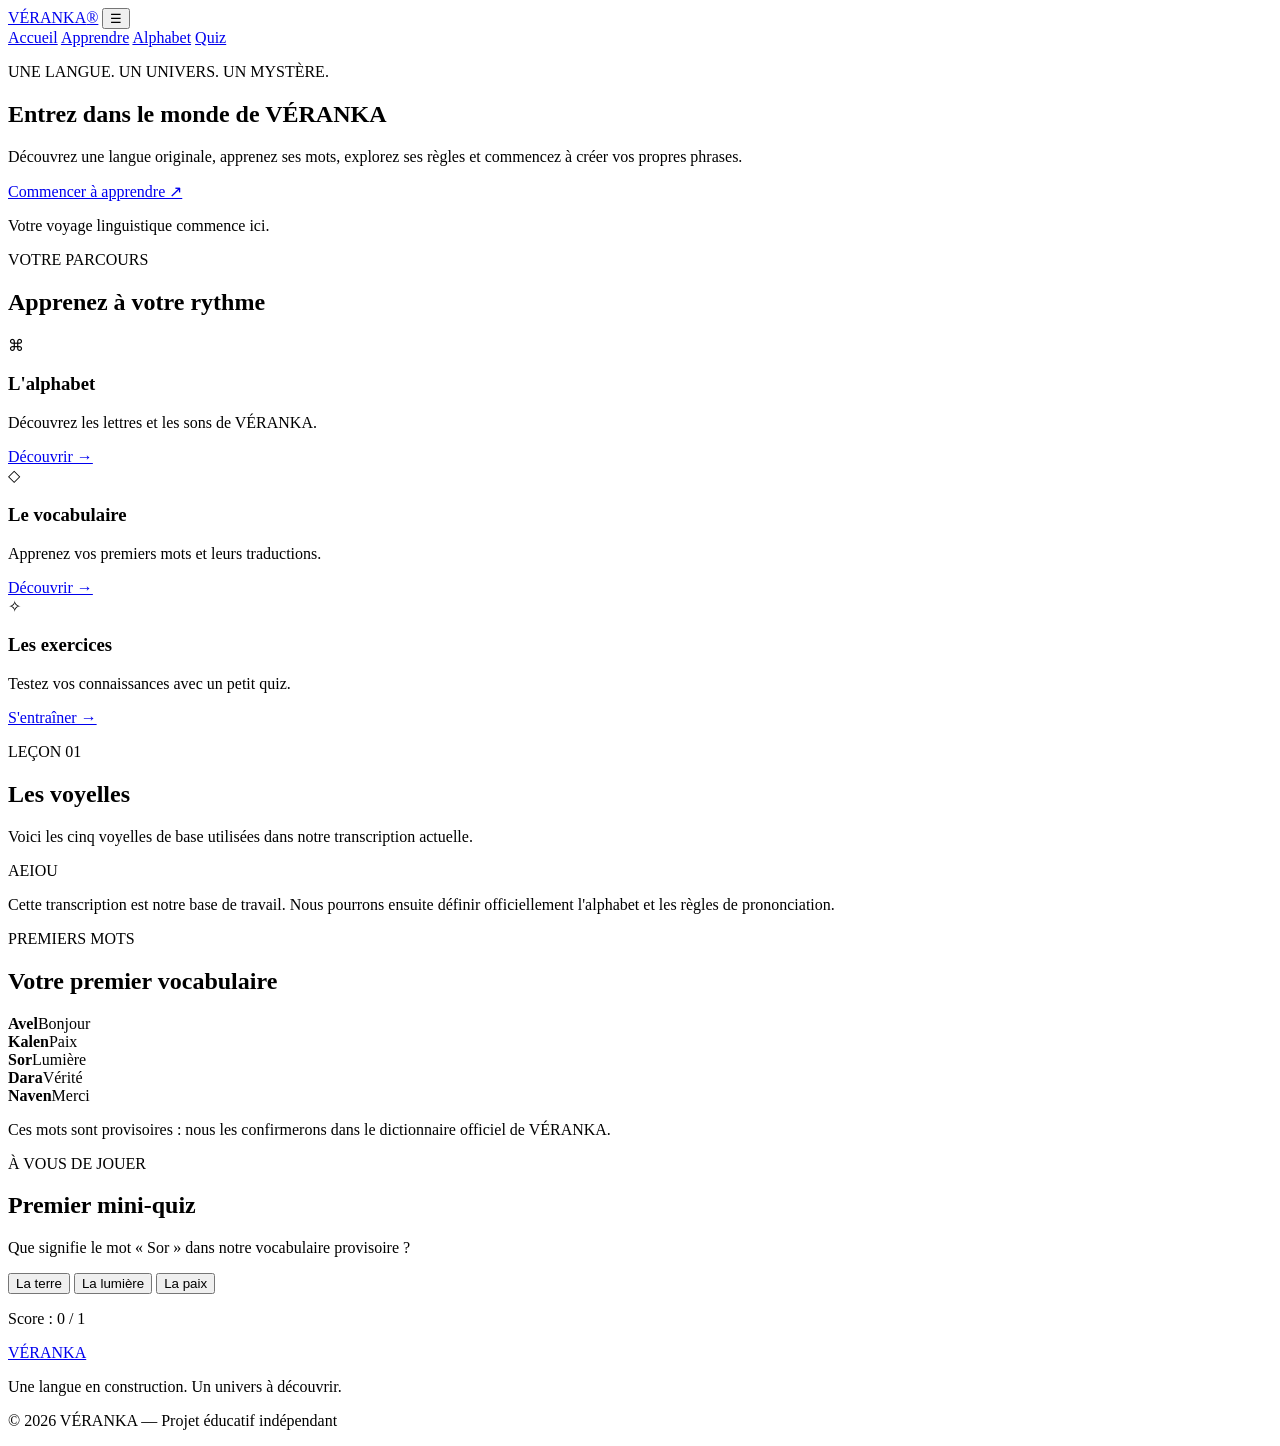
==== index.html @ 8738f58c "Create index.html" ====
<!DOCTYPE html>
<html lang="fr">
<head>
  <meta charset="UTF-8">
  <meta name="viewport" content="width=device-width, initial-scale=1.0">
  <meta name="theme-color" content="#0b1020">
  <meta name="description" content="Découvrez VÉRANKA, une langue nouvelle à apprendre, parler et écrire.">
  <title>VÉRANKA — École de langue</title>
  <link rel="stylesheet" href="style.css">
</head>
<body>
  <header class="topbar">
    <a class="logo" href="#accueil">VÉRANKA<span>®</span></a>
    <button class="menu-button" id="menuButton" aria-label="Ouvrir le menu">☰</button>
    <nav id="navigation">
      <a href="#accueil">Accueil</a>
      <a href="#apprendre">Apprendre</a>
      <a href="#alphabet">Alphabet</a>
      <a href="#quiz">Quiz</a>
    </nav>
  </header>

  <main>
    <section class="hero" id="accueil">
      <div class="orb orb-one"></div>
      <div class="orb orb-two"></div>
      <p class="eyebrow">UNE LANGUE. UN UNIVERS. UN MYSTÈRE.</p>
      <h1>Entrez dans le monde de <span>VÉRANKA</span></h1>
      <p class="intro">
        Découvrez une langue originale, apprenez ses mots,
        explorez ses règles et commencez à créer vos propres phrases.
      </p>
      <a class="primary-button" href="#apprendre">Commencer à apprendre ↗</a>
      <p class="small-note">Votre voyage linguistique commence ici.</p>
    </section>

    <section class="section" id="apprendre">
      <p class="eyebrow">VOTRE PARCOURS</p>
      <h2>Apprenez à votre rythme</h2>
      <div class="cards">
        <article class="lesson-card">
          <div class="card-icon">⌘</div>
          <h3>L'alphabet</h3>
          <p>Découvrez les lettres et les sons de VÉRANKA.</p>
          <a href="#alphabet">Découvrir →</a>
        </article>
        <article class="lesson-card">
          <div class="card-icon">◇</div>
          <h3>Le vocabulaire</h3>
          <p>Apprenez vos premiers mots et leurs traductions.</p>
          <a href="#vocabulaire">Découvrir →</a>
        </article>
        <article class="lesson-card">
          <div class="card-icon">✧</div>
          <h3>Les exercices</h3>
          <p>Testez vos connaissances avec un petit quiz.</p>
          <a href="#quiz">S'entraîner →</a>
        </article>
      </div>
    </section>

    <section class="section alphabet-section" id="alphabet">
      <p class="eyebrow">LEÇON 01</p>
      <h2>Les voyelles</h2>
      <p>Voici les cinq voyelles de base utilisées dans notre transcription actuelle.</p>
      <div class="letters">
        <span>A</span><span>E</span><span>I</span><span>O</span><span>U</span>
      </div>
      <p class="note">
        Cette transcription est notre base de travail. Nous pourrons ensuite
        définir officiellement l'alphabet et les règles de prononciation.
      </p>
    </section>

    <section class="section" id="vocabulaire">
      <p class="eyebrow">PREMIERS MOTS</p>
      <h2>Votre premier vocabulaire</h2>
      <div class="word-list">
        <div><strong>Avel</strong><span>Bonjour</span></div>
        <div><strong>Kalen</strong><span>Paix</span></div>
        <div><strong>Sor</strong><span>Lumière</span></div>
        <div><strong>Dara</strong><span>Vérité</span></div>
        <div><strong>Naven</strong><span>Merci</span></div>
      </div>
      <p class="note">Ces mots sont provisoires : nous les confirmerons dans le dictionnaire officiel de VÉRANKA.</p>
    </section>

    <section class="section quiz-section" id="quiz">
      <p class="eyebrow">À VOUS DE JOUER</p>
      <h2>Premier mini-quiz</h2>
      <p>Que signifie le mot « Sor » dans notre vocabulaire provisoire ?</p>
      <div class="quiz-options">
        <button class="quiz-option" data-answer="false">La terre</button>
        <button class="quiz-option" data-answer="true">La lumière</button>
        <button class="quiz-option" data-answer="false">La paix</button>
      </div>
      <p id="quizFeedback" class="feedback" aria-live="polite"></p>
      <p id="quizScore" class="score">Score : 0 / 1</p>
    </section>
  </main>

  <footer>
    <a class="logo" href="#accueil">VÉRANKA</a>
    <p>Une langue en construction. Un univers à découvrir.</p>
    <p class="copyright">© 2026 VÉRANKA — Projet éducatif indépendant</p>
  </footer>

  <script src="script.js"></script>
</body>
            </html>
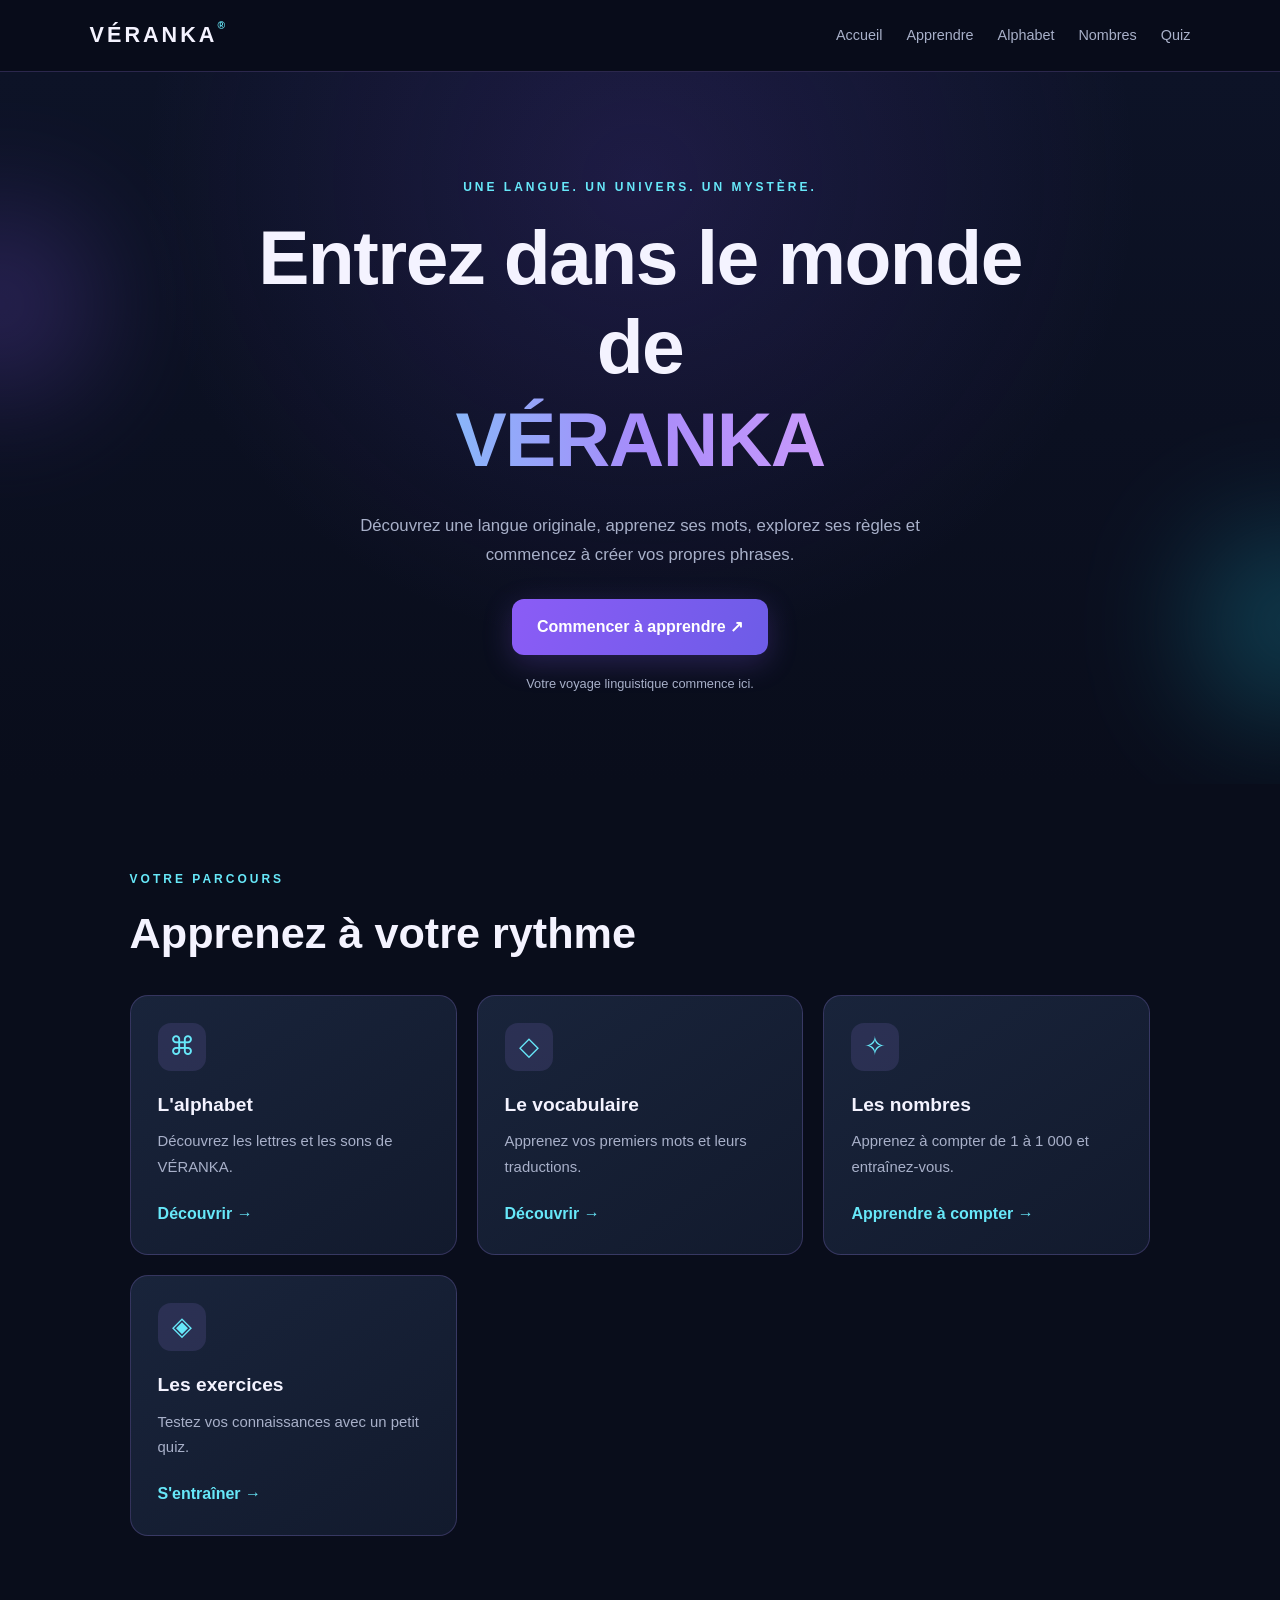
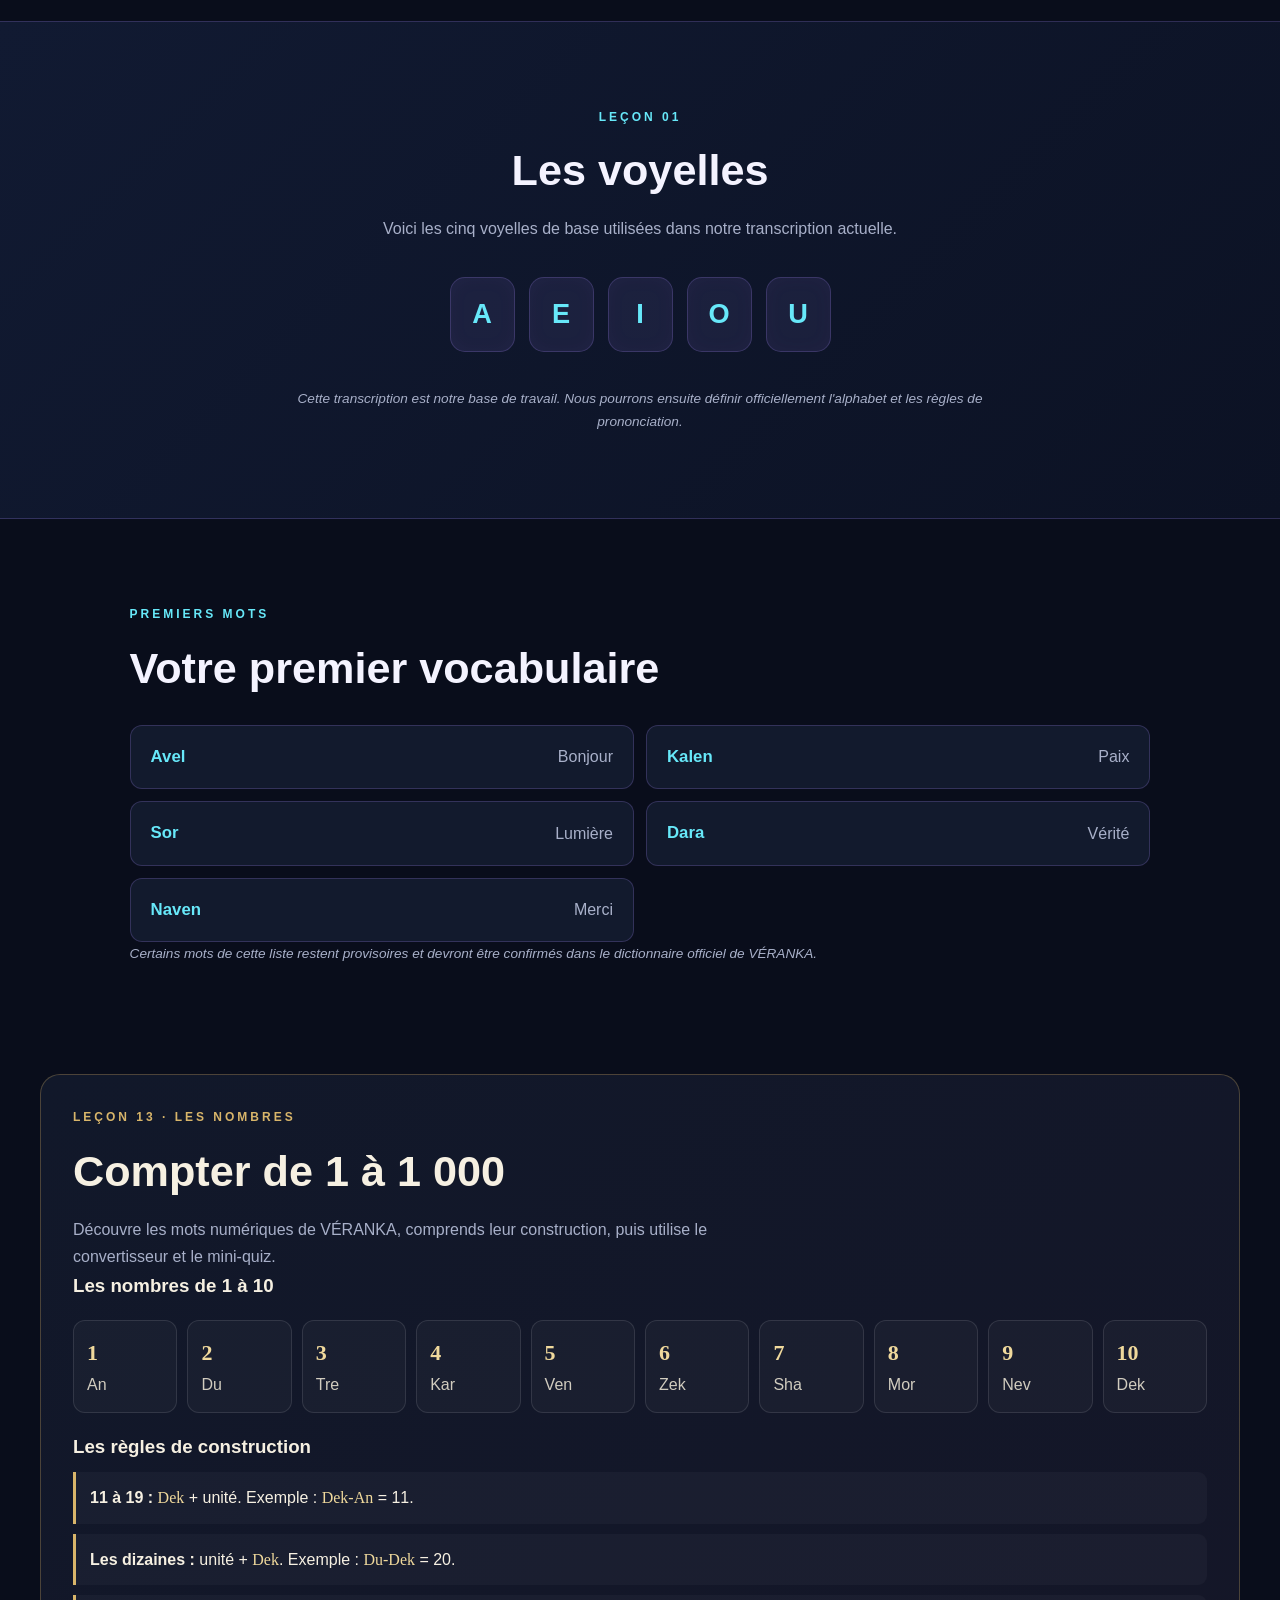
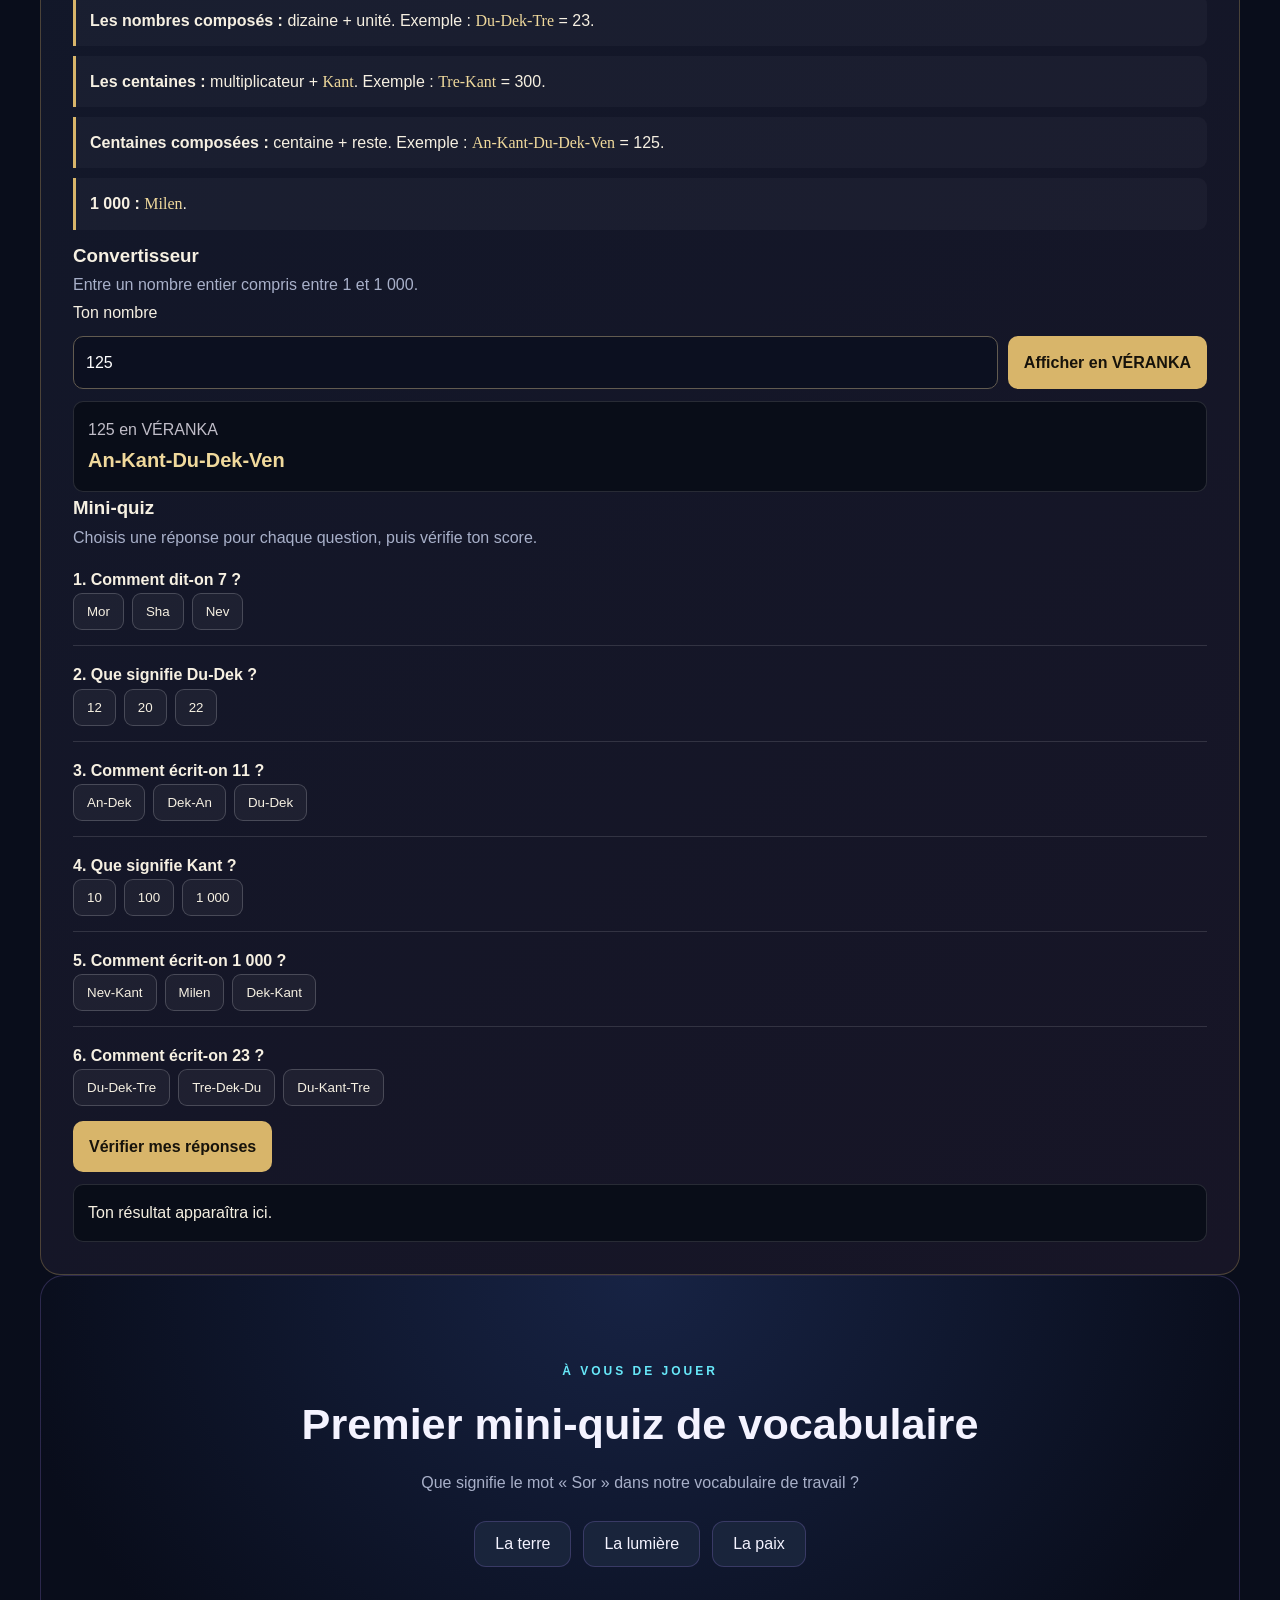
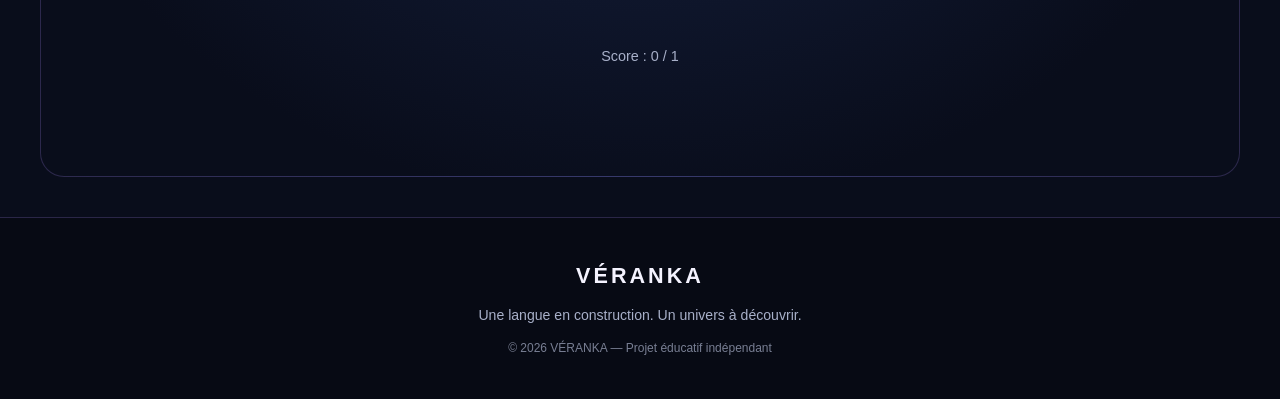
==== commit ae7abd6b: "Update index.html" ====
--- a/index.html
+++ b/index.html
@@ -1,4 +1,3 @@
-
 <!DOCTYPE html>
 <html lang="fr">
 <head>
@@ -8,6 +7,32 @@
   <meta name="description" content="Découvrez VÉRANKA, une langue nouvelle à apprendre, parler et écrire.">
   <title>VÉRANKA — École de langue</title>
   <link rel="stylesheet" href="style.css">
+  <style>
+    /* Styles propres à la leçon des nombres : le reste du site reste inchangé. */
+    .number-lesson{margin-top:24px;padding:clamp(18px,4vw,32px);border:1px solid #b99b5c55;border-radius:20px;background:linear-gradient(145deg,#11182a,#171526);color:#f6f0e2}
+    .number-lesson .eyebrow{color:#d8b56a}
+    .number-lesson .lesson-intro,.number-lesson .lesson-muted{color:#c0bdc8}
+    .number-lesson .number-grid{display:grid;grid-template-columns:repeat(auto-fit,minmax(100px,1fr));gap:10px;margin:18px 0}
+    .number-lesson .number-tile{padding:13px;border:1px solid #ffffff1c;border-radius:12px;background:#ffffff08}
+    .number-lesson .number-tile strong{display:block;color:#f0d99c;font-size:22px;font-family:Georgia,serif}
+    .number-lesson .number-tile span{color:#d1ccbf}
+    .number-lesson .number-rule{padding:12px 14px;margin:10px 0;border-left:3px solid #d8b56a;border-radius:0 9px 9px 0;background:#ffffff08}
+    .number-lesson .veranka-word{color:#f0d99c;font-family:Georgia,serif;overflow-wrap:anywhere}
+    .number-lesson .converter-row{display:flex;flex-wrap:wrap;gap:10px;margin-top:10px}
+    .number-lesson input{flex:1;min-width:130px;padding:12px;border:1px solid #625b50;border-radius:10px;background:#0c1020;color:#fff;font:inherit}
+    .number-lesson .lesson-action{padding:12px 16px;border:0;border-radius:10px;background:#d8b56a;color:#17130b;font:inherit;font-weight:750;cursor:pointer}
+    .number-lesson .lesson-action:hover{background:#f0d99c}
+    .number-lesson .lesson-result{padding:14px;margin-top:12px;border:1px solid #ffffff20;border-radius:10px;background:#090d18;overflow-wrap:anywhere}
+    .number-lesson .lesson-result strong{color:#f0d99c;font-size:20px}
+    .number-lesson .lesson-quiz-item{padding:15px 0;border-bottom:1px solid #ffffff20}
+    .number-lesson .lesson-quiz-item:last-child{border-bottom:0}
+    .number-lesson .lesson-choices{display:flex;flex-wrap:wrap;gap:8px}
+    .number-lesson .lesson-choice{padding:10px 13px;border:1px solid #ffffff30;border-radius:9px;background:#ffffff0b;color:#f6f0e2;cursor:pointer}
+    .number-lesson .lesson-choice.selected{border-color:#d8b56a;background:#51442b}
+    .number-lesson .lesson-feedback{margin-top:8px;font-weight:700}
+    .number-lesson .lesson-good{color:#8fd5a5}.number-lesson .lesson-bad{color:#ff9c91}
+    @media(max-width:520px){.number-lesson .converter-row{flex-direction:column}.number-lesson .lesson-action{width:100%}}
+  </style>
 </head>
 <body>
   <header class="topbar">
@@ -17,6 +42,7 @@
       <a href="#accueil">Accueil</a>
       <a href="#apprendre">Apprendre</a>
       <a href="#alphabet">Alphabet</a>
+      <a href="#nombres">Nombres</a>
       <a href="#quiz">Quiz</a>
     </nav>
   </header>
@@ -53,6 +79,12 @@
         </article>
         <article class="lesson-card">
           <div class="card-icon">✧</div>
+          <h3>Les nombres</h3>
+          <p>Apprenez à compter de 1 à 1 000 et entraînez-vous.</p>
+          <a href="#nombres">Apprendre à compter →</a>
+        </article>
+        <article class="lesson-card">
+          <div class="card-icon">◈</div>
           <h3>Les exercices</h3>
           <p>Testez vos connaissances avec un petit quiz.</p>
           <a href="#quiz">S'entraîner →</a>
@@ -83,13 +115,45 @@
         <div><strong>Dara</strong><span>Vérité</span></div>
         <div><strong>Naven</strong><span>Merci</span></div>
       </div>
-      <p class="note">Ces mots sont provisoires : nous les confirmerons dans le dictionnaire officiel de VÉRANKA.</p>
+      <p class="note">Certains mots de cette liste restent provisoires et devront être confirmés dans le dictionnaire officiel de VÉRANKA.</p>
+    </section>
+
+    <section class="section number-lesson" id="nombres">
+      <p class="eyebrow">LEÇON 13 · LES NOMBRES</p>
+      <h2>Compter de 1 à 1 000</h2>
+      <p class="lesson-intro">Découvre les mots numériques de VÉRANKA, comprends leur construction, puis utilise le convertisseur et le mini-quiz.</p>
+
+      <h3>Les nombres de 1 à 10</h3>
+      <div class="number-grid" id="verankaBaseNumbers"></div>
+
+      <h3>Les règles de construction</h3>
+      <div class="number-rule"><b>11 à 19 :</b> <span class="veranka-word">Dek</span> + unité. Exemple : <span class="veranka-word">Dek-An</span> = 11.</div>
+      <div class="number-rule"><b>Les dizaines :</b> unité + <span class="veranka-word">Dek</span>. Exemple : <span class="veranka-word">Du-Dek</span> = 20.</div>
+      <div class="number-rule"><b>Les nombres composés :</b> dizaine + unité. Exemple : <span class="veranka-word">Du-Dek-Tre</span> = 23.</div>
+      <div class="number-rule"><b>Les centaines :</b> multiplicateur + <span class="veranka-word">Kant</span>. Exemple : <span class="veranka-word">Tre-Kant</span> = 300.</div>
+      <div class="number-rule"><b>Centaines composées :</b> centaine + reste. Exemple : <span class="veranka-word">An-Kant-Du-Dek-Ven</span> = 125.</div>
+      <div class="number-rule"><b>1 000 :</b> <span class="veranka-word">Milen</span>.</div>
+
+      <h3>Convertisseur</h3>
+      <p class="lesson-intro">Entre un nombre entier compris entre 1 et 1 000.</p>
+      <label for="verankaNumberInput">Ton nombre</label>
+      <div class="converter-row">
+        <input id="verankaNumberInput" type="number" min="1" max="1000" step="1" value="125" inputmode="numeric">
+        <button class="lesson-action" id="verankaConvertButton" type="button">Afficher en VÉRANKA</button>
+      </div>
+      <div class="lesson-result" id="verankaConvertResult" aria-live="polite"></div>
+
+      <h3>Mini-quiz</h3>
+      <p class="lesson-intro">Choisis une réponse pour chaque question, puis vérifie ton score.</p>
+      <div id="verankaNumberQuiz"></div>
+      <button class="lesson-action" id="verankaCheckQuiz" type="button">Vérifier mes réponses</button>
+      <div class="lesson-result" id="verankaQuizResult" aria-live="polite">Ton résultat apparaîtra ici.</div>
     </section>
 
     <section class="section quiz-section" id="quiz">
       <p class="eyebrow">À VOUS DE JOUER</p>
-      <h2>Premier mini-quiz</h2>
-      <p>Que signifie le mot « Sor » dans notre vocabulaire provisoire ?</p>
+      <h2>Premier mini-quiz de vocabulaire</h2>
+      <p>Que signifie le mot « Sor » dans notre vocabulaire de travail ?</p>
       <div class="quiz-options">
         <button class="quiz-option" data-answer="false">La terre</button>
         <button class="quiz-option" data-answer="true">La lumière</button>
@@ -107,6 +171,106 @@
   </footer>
 
   <script src="script.js"></script>
+  <script>
+    (function () {
+      const units = {1:"An",2:"Du",3:"Tre",4:"Kar",5:"Ven",6:"Zek",7:"Sha",8:"Mor",9:"Nev"};
+      const base = document.getElementById("verankaBaseNumbers");
+      if (!base) return;
+
+      for (let n = 1; n <= 10; n++) {
+        const word = n === 10 ? "Dek" : units[n];
+        const tile = document.createElement("div");
+        tile.className = "number-tile";
+        tile.innerHTML = "<strong>" + n + "</strong><span>" + word + "</span>";
+        base.appendChild(tile);
+      }
+
+      function below100(n) {
+        if (n < 10) return units[n];
+        if (n === 10) return "Dek";
+        if (n < 20) return "Dek-" + units[n - 10];
+        const tens = Math.floor(n / 10);
+        const ones = n % 10;
+        const tensWord = units[tens] + "-Dek";
+        return ones === 0 ? tensWord : tensWord + "-" + units[ones];
+      }
+
+      function toVeranka(n) {
+        if (!Number.isInteger(n) || n < 1 || n > 1000) return null;
+        if (n === 1000) return "Milen";
+        if (n < 100) return below100(n);
+        const hundreds = Math.floor(n / 100);
+        const rest = n % 100;
+        return units[hundreds] + "-Kant" + (rest ? "-" + below100(rest) : "");
+      }
+
+      const input = document.getElementById("verankaNumberInput");
+      const result = document.getElementById("verankaConvertResult");
+      function convert() {
+        const n = Number(input.value);
+        const word = toVeranka(n);
+        result.innerHTML = word
+          ? "<span class='lesson-muted'>" + n + " en VÉRANKA</span><br><strong>" + word + "</strong>"
+          : "Entre un nombre entier compris entre 1 et 1 000.";
+      }
+      document.getElementById("verankaConvertButton").addEventListener("click", convert);
+      input.addEventListener("keydown", function (event) { if (event.key === "Enter") convert(); });
+      convert();
+
+      const questions = [
+        {q:"Comment dit-on 7 ?", choices:["Mor","Sha","Nev"], answer:"Sha"},
+        {q:"Que signifie Du-Dek ?", choices:["12","20","22"], answer:"20"},
+        {q:"Comment écrit-on 11 ?", choices:["An-Dek","Dek-An","Du-Dek"], answer:"Dek-An"},
+        {q:"Que signifie Kant ?", choices:["10","100","1 000"], answer:"100"},
+        {q:"Comment écrit-on 1 000 ?", choices:["Nev-Kant","Milen","Dek-Kant"], answer:"Milen"},
+        {q:"Comment écrit-on 23 ?", choices:["Du-Dek-Tre","Tre-Dek-Du","Du-Kant-Tre"], answer:"Du-Dek-Tre"}
+      ];
+      const quiz = document.getElementById("verankaNumberQuiz");
+      questions.forEach(function (q, i) {
+        const item = document.createElement("div");
+        item.className = "lesson-quiz-item";
+        const title = document.createElement("h4");
+        title.textContent = (i + 1) + ". " + q.q;
+        item.appendChild(title);
+        const choices = document.createElement("div");
+        choices.className = "lesson-choices";
+        q.choices.forEach(function (choice) {
+          const button = document.createElement("button");
+          button.type = "button";
+          button.className = "lesson-choice";
+          button.textContent = choice;
+          button.addEventListener("click", function () {
+            choices.querySelectorAll("button").forEach(function (b) { b.classList.remove("selected"); });
+            button.classList.add("selected");
+            item.dataset.answer = choice;
+          });
+          choices.appendChild(button);
+        });
+        item.appendChild(choices);
+        quiz.appendChild(item);
+      });
+
+      document.getElementById("verankaCheckQuiz").addEventListener("click", function () {
+        let score = 0;
+        Array.from(quiz.children).forEach(function (item, i) {
+          const correct = item.dataset.answer === questions[i].answer;
+          if (correct) score++;
+          let feedback = item.querySelector(".lesson-feedback");
+          if (!feedback) {
+            feedback = document.createElement("div");
+            feedback.className = "lesson-feedback";
+            item.appendChild(feedback);
+          }
+          feedback.className = "lesson-feedback " + (correct ? "lesson-good" : "lesson-bad");
+          feedback.textContent = correct ? "Correct !" : "Réponse attendue : " + questions[i].answer;
+        });
+        document.getElementById("verankaQuizResult").innerHTML =
+          "<strong>" + score + " / " + questions.length + "</strong><br>" +
+          (score === questions.length ? "Excellent ! Tu maîtrises ces bases." :
+          score >= 4 ? "Très bien ! Revois les réponses manquées et réessaie." :
+          "Continue à pratiquer : les règles deviennent plus faciles avec les exemples.");
+      });
+    })();
+  </script>
 </body>
-            </html>
-            
+</html>
--- a/style.css
+++ b/style.css
@@ -0,0 +1,478 @@
+
+:root {
+  --background: #090d1b;
+  --surface: #121a2d;
+  --surface-light: #19243b;
+  --text: #f4f3ff;
+  --muted: #a8b0c9;
+  --purple: #a78bfa;
+  --cyan: #67e8f9;
+  --border: rgba(167, 139, 250, 0.22);
+}
+
+* {
+  box-sizing: border-box;
+  margin: 0;
+  padding: 0;
+}
+
+html {
+  scroll-behavior: smooth;
+  scroll-padding-top: 85px;
+}
+
+body {
+  background: var(--background);
+  color: var(--text);
+  font-family: Arial, Helvetica, sans-serif;
+  line-height: 1.7;
+  overflow-x: hidden;
+}
+
+a {
+  color: inherit;
+  text-decoration: none;
+}
+
+.topbar {
+  min-height: 72px;
+  padding: 16px 7%;
+  display: flex;
+  align-items: center;
+  justify-content: space-between;
+  gap: 20px;
+  background: rgba(9, 13, 27, 0.95);
+  border-bottom: 1px solid var(--border);
+  position: sticky;
+  top: 0;
+  z-index: 10;
+  backdrop-filter: blur(14px);
+}
+
+.logo {
+  font-size: 1.35rem;
+  font-weight: 900;
+  letter-spacing: 3px;
+  color: var(--text);
+}
+
+.logo span {
+  color: var(--cyan);
+  font-size: 0.65rem;
+  vertical-align: top;
+}
+
+#navigation {
+  display: flex;
+  align-items: center;
+  gap: 24px;
+}
+
+#navigation a {
+  color: var(--muted);
+  font-size: 0.9rem;
+  transition: color 0.2s ease;
+}
+
+#navigation a:hover {
+  color: var(--cyan);
+}
+
+.menu-button {
+  display: none;
+  background: transparent;
+  color: var(--text);
+  border: 1px solid var(--border);
+  border-radius: 10px;
+  padding: 7px 12px;
+  font-size: 1.3rem;
+  cursor: pointer;
+}
+
+.hero {
+  min-height: 570px;
+  padding: 105px 7% 90px;
+  display: flex;
+  flex-direction: column;
+  justify-content: center;
+  align-items: center;
+  text-align: center;
+  position: relative;
+  isolation: isolate;
+  overflow: hidden;
+  background:
+    radial-gradient(ellipse at 50% 15%, rgba(91, 61, 180, 0.22), transparent 55%),
+    linear-gradient(180deg, #0d1327, var(--background));
+}
+
+.orb {
+  position: absolute;
+  width: 180px;
+  height: 180px;
+  border-radius: 50%;
+  filter: blur(65px);
+  opacity: 0.28;
+  z-index: -1;
+  pointer-events: none;
+}
+
+.orb-one {
+  background: #8b5cf6;
+  top: 20%;
+  left: -90px;
+}
+
+.orb-two {
+  background: #22d3ee;
+  right: -100px;
+  bottom: 10%;
+}
+
+.eyebrow {
+  color: var(--cyan);
+  font-size: 0.75rem;
+  letter-spacing: 3px;
+  font-weight: bold;
+  margin-bottom: 16px;
+}
+
+.hero h1 {
+  max-width: 800px;
+  font-size: clamp(2.3rem, 7vw, 4.8rem);
+  line-height: 1.15;
+  margin-bottom: 24px;
+  letter-spacing: -1.5px;
+}
+
+.hero h1 span {
+  display: block;
+  background: linear-gradient(90deg, var(--cyan), var(--purple), #f0abfc);
+  background-clip: text;
+  -webkit-background-clip: text;
+  color: transparent;
+  padding: 5px 0;
+}
+
+.intro {
+  max-width: 600px;
+  color: var(--muted);
+  font-size: 1.05rem;
+  margin-bottom: 30px;
+}
+
+.primary-button {
+  display: inline-block;
+  padding: 14px 25px;
+  border-radius: 12px;
+  background: linear-gradient(110deg, #8b5cf6, #6d5ce7);
+  color: white;
+  font-weight: bold;
+  box-shadow: 0 8px 30px rgba(139, 92, 246, 0.24);
+  transition: transform 0.2s ease;
+}
+
+.primary-button:hover {
+  transform: translateY(-3px);
+}
+
+.small-note {
+  color: var(--muted);
+  font-size: 0.8rem;
+  margin-top: 18px;
+}
+
+.section {
+  padding: 85px 7%;
+  max-width: 1200px;
+  margin: auto;
+}
+
+.section h2 {
+  font-size: clamp(1.8rem, 5vw, 2.7rem);
+  line-height: 1.25;
+  margin-bottom: 18px;
+}
+
+.section > p:not(.eyebrow) {
+  color: var(--muted);
+  max-width: 720px;
+}
+
+.cards {
+  display: grid;
+  grid-template-columns: repeat(3, minmax(0, 1fr));
+  gap: 20px;
+  margin-top: 35px;
+}
+
+.lesson-card {
+  background: linear-gradient(145deg, var(--surface-light), var(--surface));
+  border: 1px solid var(--border);
+  border-radius: 18px;
+  padding: 27px;
+  transition: transform 0.2s ease, border-color 0.2s ease;
+}
+
+.lesson-card:hover {
+  transform: translateY(-5px);
+  border-color: var(--purple);
+}
+
+.card-icon {
+  width: 48px;
+  height: 48px;
+  display: grid;
+  place-items: center;
+  border-radius: 13px;
+  background: rgba(167, 139, 250, 0.13);
+  color: var(--cyan);
+  font-size: 1.6rem;
+  margin-bottom: 18px;
+}
+
+.lesson-card h3 {
+  font-size: 1.2rem;
+  margin-bottom: 8px;
+}
+
+.lesson-card p {
+  color: var(--muted);
+  font-size: 0.93rem;
+  margin-bottom: 20px;
+}
+
+.lesson-card a {
+  color: var(--cyan);
+  font-weight: bold;
+}
+
+.alphabet-section {
+  max-width: none;
+  background: linear-gradient(135deg, #111a32, #0c1224);
+  text-align: center;
+  border-top: 1px solid var(--border);
+  border-bottom: 1px solid var(--border);
+}
+
+.alphabet-section > p:not(.eyebrow) {
+  margin: 0 auto;
+}
+
+.letters {
+  display: flex;
+  justify-content: center;
+  flex-wrap: wrap;
+  gap: 14px;
+  margin: 35px 0;
+}
+
+.letters span {
+  width: 65px;
+  height: 75px;
+  display: grid;
+  place-items: center;
+  border: 1px solid var(--border);
+  border-radius: 15px;
+  background: rgba(167, 139, 250, 0.09);
+  color: var(--cyan);
+  font-size: 1.7rem;
+  font-weight: bold;
+  box-shadow: inset 0 0 20px rgba(167, 139, 250, 0.04);
+}
+
+.note {
+  font-size: 0.85rem;
+  font-style: italic;
+}
+
+.word-list {
+  margin-top: 30px;
+  display: grid;
+  grid-template-columns: repeat(2, minmax(0, 1fr));
+  gap: 12px;
+}
+
+.word-list div {
+  display: flex;
+  justify-content: space-between;
+  align-items: center;
+  gap: 12px;
+  padding: 17px 20px;
+  background: var(--surface);
+  border: 1px solid var(--border);
+  border-radius: 12px;
+}
+
+.word-list strong {
+  color: var(--cyan);
+  font-size: 1.05rem;
+}
+
+.word-list span {
+  color: var(--muted);
+  text-align: right;
+}
+
+.quiz-section {
+  text-align: center;
+  margin-bottom: 40px;
+  border: 1px solid var(--border);
+  border-radius: 24px;
+  background: radial-gradient(ellipse at top, #172344, var(--background) 75%);
+}
+
+.quiz-section > p:not(.eyebrow) {
+  margin: 0 auto 22px;
+}
+
+.quiz-options {
+  display: flex;
+  justify-content: center;
+  flex-wrap: wrap;
+  gap: 12px;
+  margin: 25px 0;
+}
+
+.quiz-option {
+  background: var(--surface-light);
+  color: var(--text);
+  border: 1px solid var(--border);
+  padding: 13px 20px;
+  border-radius: 12px;
+  font-size: 1rem;
+  cursor: pointer;
+}
+
+.quiz-option:hover {
+  border-color: var(--cyan);
+}
+
+.quiz-option:disabled {
+  cursor: default;
+  opacity: 0.8;
+}
+
+.quiz-option.correct {
+  border-color: #4ade80;
+  background: rgba(74, 222, 128, 0.12);
+}
+
+.quiz-option.incorrect {
+  border-color: #fb7185;
+  background: rgba(251, 113, 133, 0.12);
+}
+
+.feedback {
+  min-height: 30px;
+  font-weight: bold;
+}
+
+.score {
+  font-size: 0.9rem;
+}
+
+footer {
+  padding: 40px 7%;
+  text-align: center;
+  border-top: 1px solid var(--border);
+  background: #070a14;
+}
+
+footer p {
+  color: var(--muted);
+  font-size: 0.88rem;
+  margin-top: 10px;
+}
+
+.copyright {
+  font-size: 0.75rem;
+  opacity: 0.7;
+}
+
+@media (max-width: 700px) {
+  .topbar {
+    padding: 14px 5%;
+  }
+
+  .menu-button {
+    display: block;
+  }
+
+  #navigation {
+    display: none;
+    position: absolute;
+    top: 100%;
+    left: 0;
+    right: 0;
+    padding: 20px 5%;
+    background: #0d1327;
+    border-bottom: 1px solid var(--border);
+    flex-direction: column;
+    align-items: stretch;
+    gap: 0;
+  }
+
+  #navigation.open {
+    display: flex;
+  }
+
+  #navigation a {
+    padding: 12px 0;
+  }
+
+  .hero {
+    min-height: 520px;
+    padding: 75px 6%;
+  }
+
+  .hero h1 {
+    font-size: clamp(2.2rem, 10vw, 3.5rem);
+  }
+
+  .section {
+    padding: 65px 6%;
+  }
+
+  .cards {
+    grid-template-columns: 1fr;
+  }
+
+  .lesson-card {
+    padding: 23px;
+  }
+
+  .word-list {
+    grid-template-columns: 1fr;
+  }
+
+  .letters {
+    gap: 9px;
+  }
+
+  .letters span {
+    width: 53px;
+    height: 62px;
+  }
+
+  .quiz-options {
+    flex-direction: column;
+  }
+
+  .quiz-option {
+    width: 100%;
+  }
+
+  .quiz-section {
+    margin-left: 4%;
+    margin-right: 4%;
+  }
+}
+
+@media (prefers-reduced-motion: reduce) {
+  *,
+  *::before,
+  *::after {
+    scroll-behavior: auto !important;
+    transition: none !important;
+  }
+}
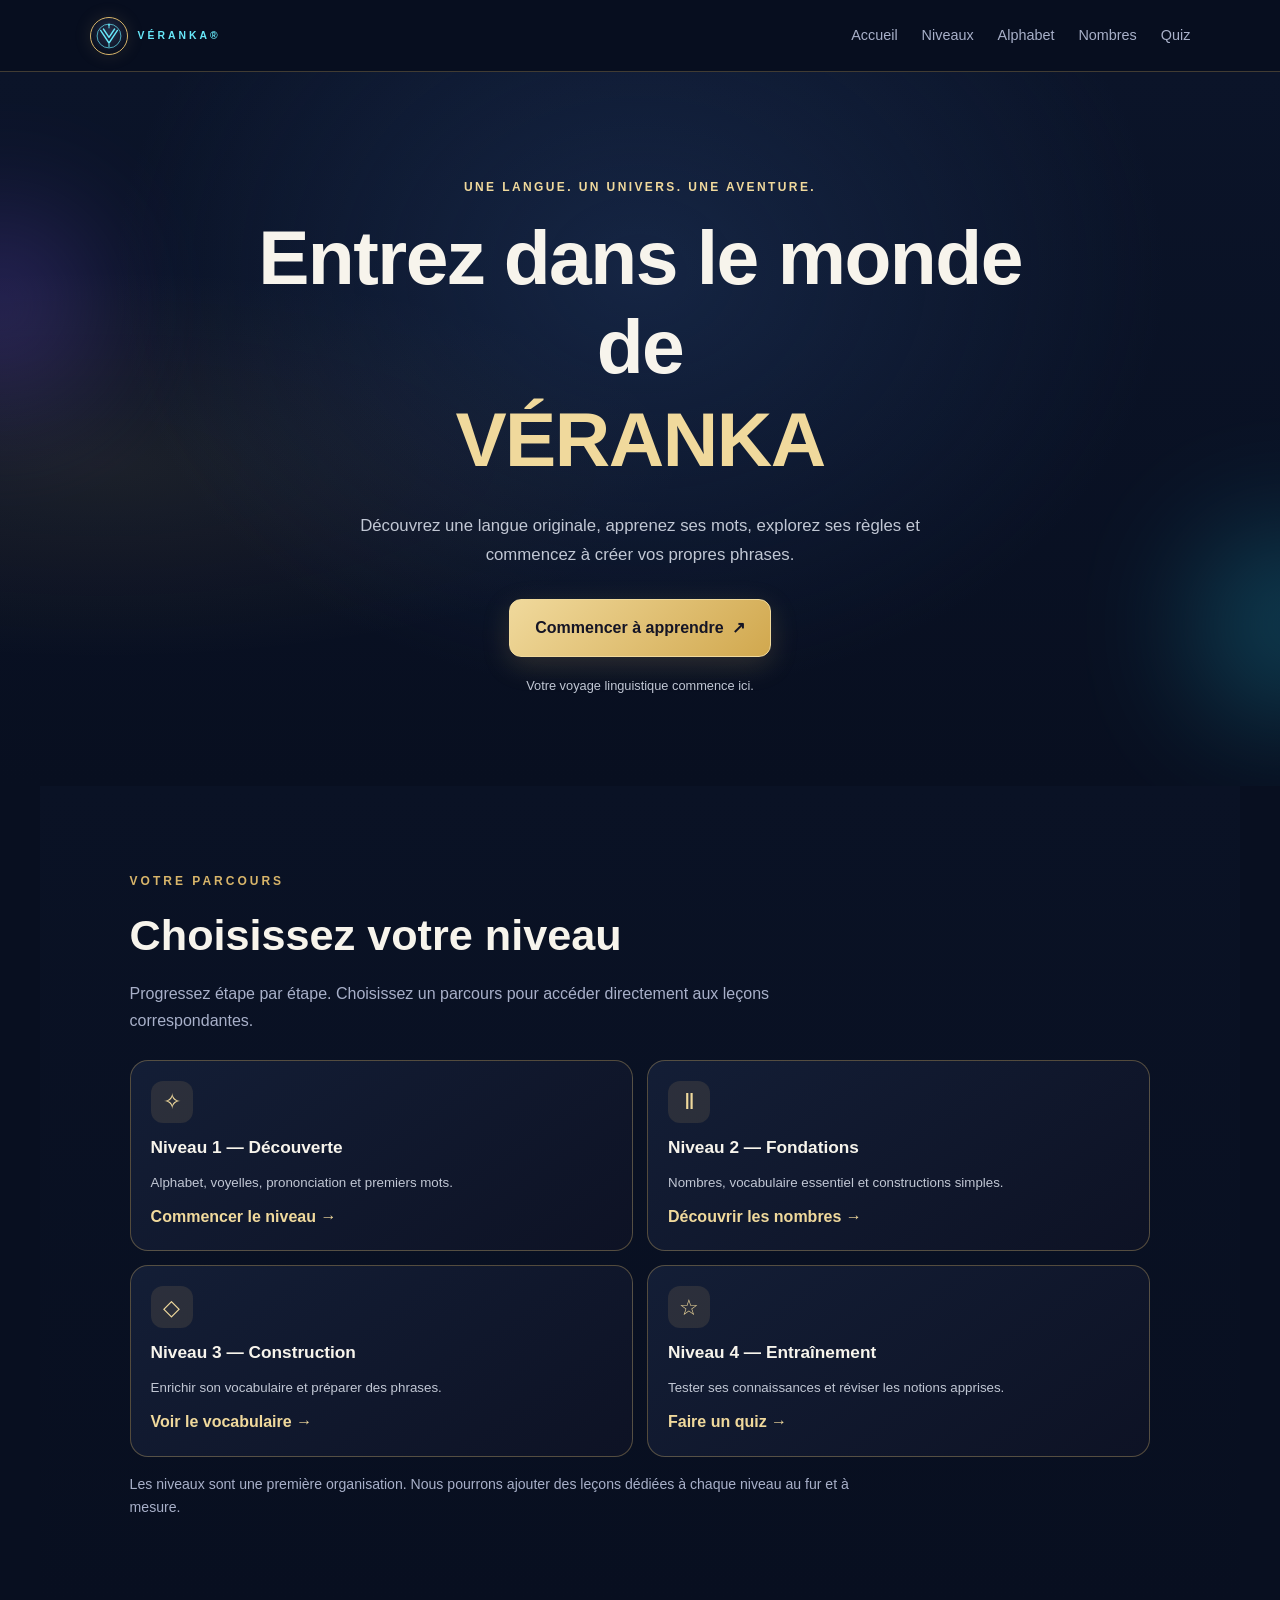
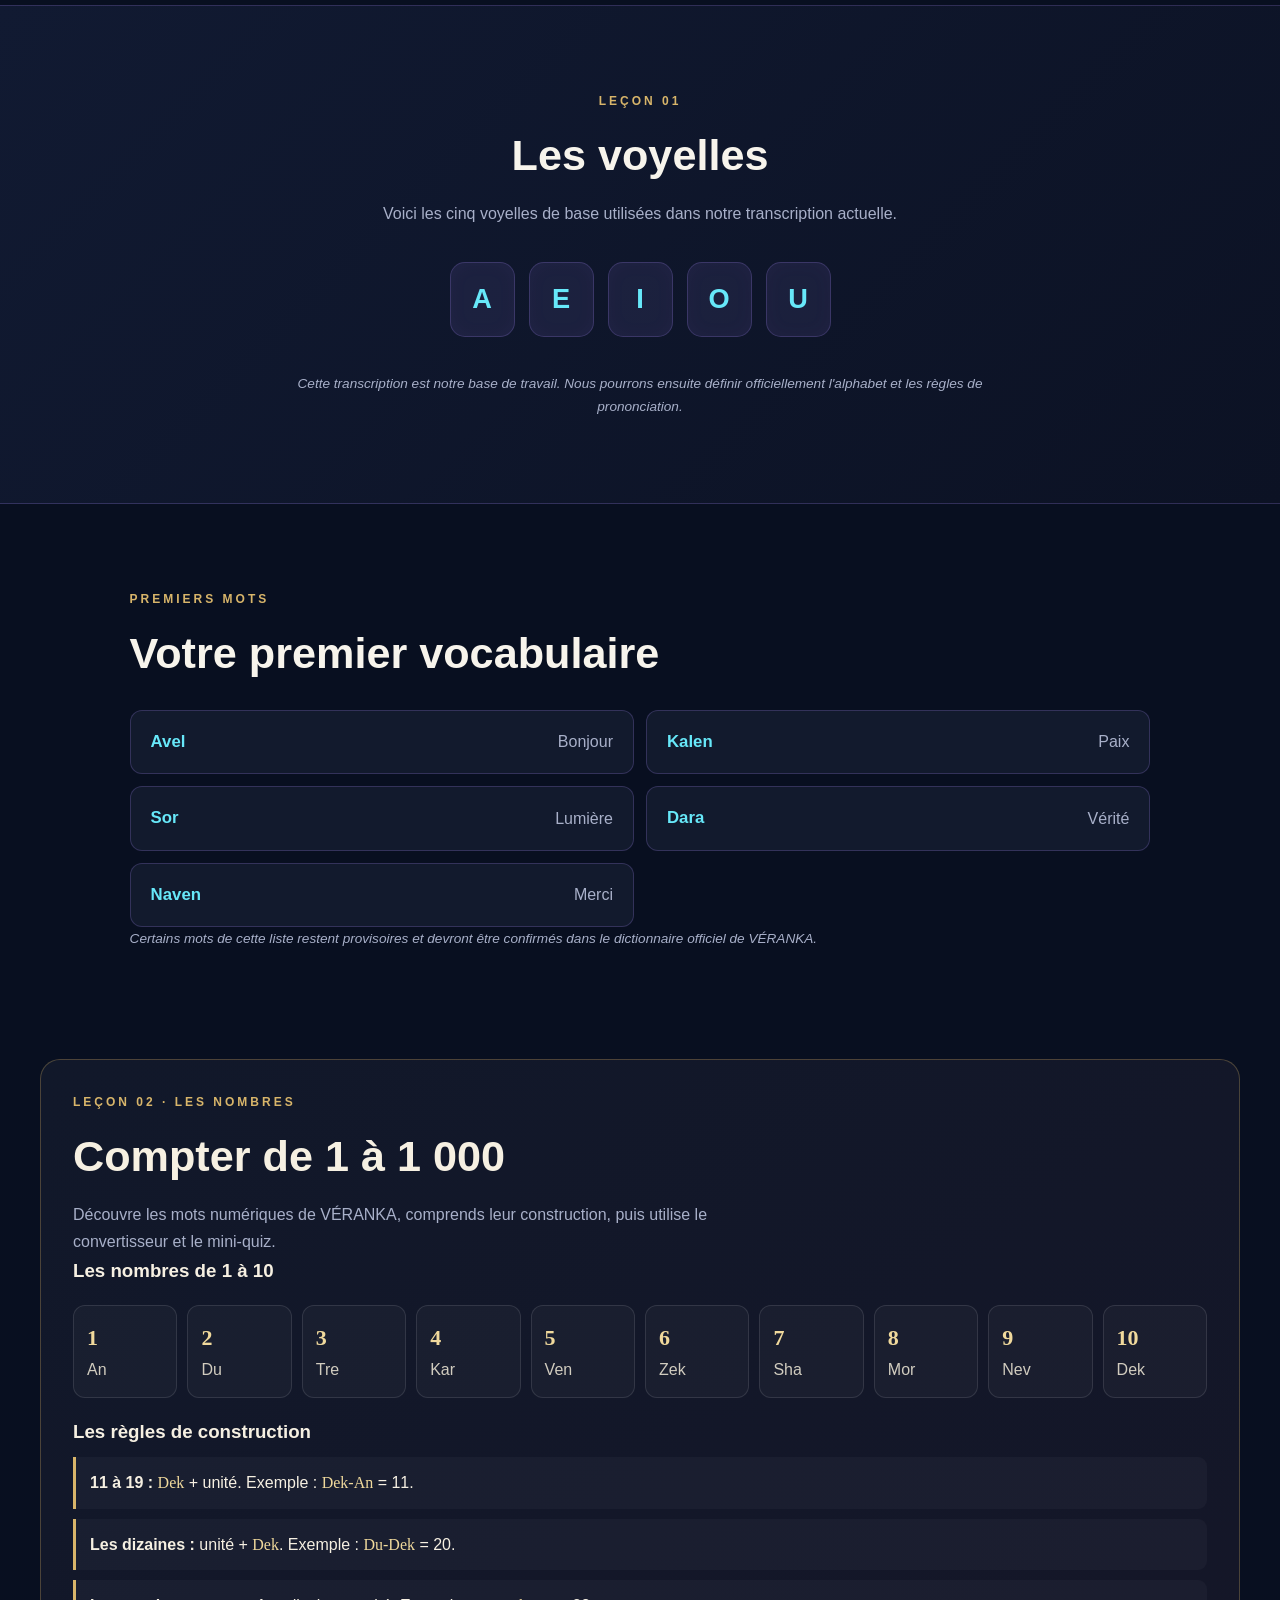
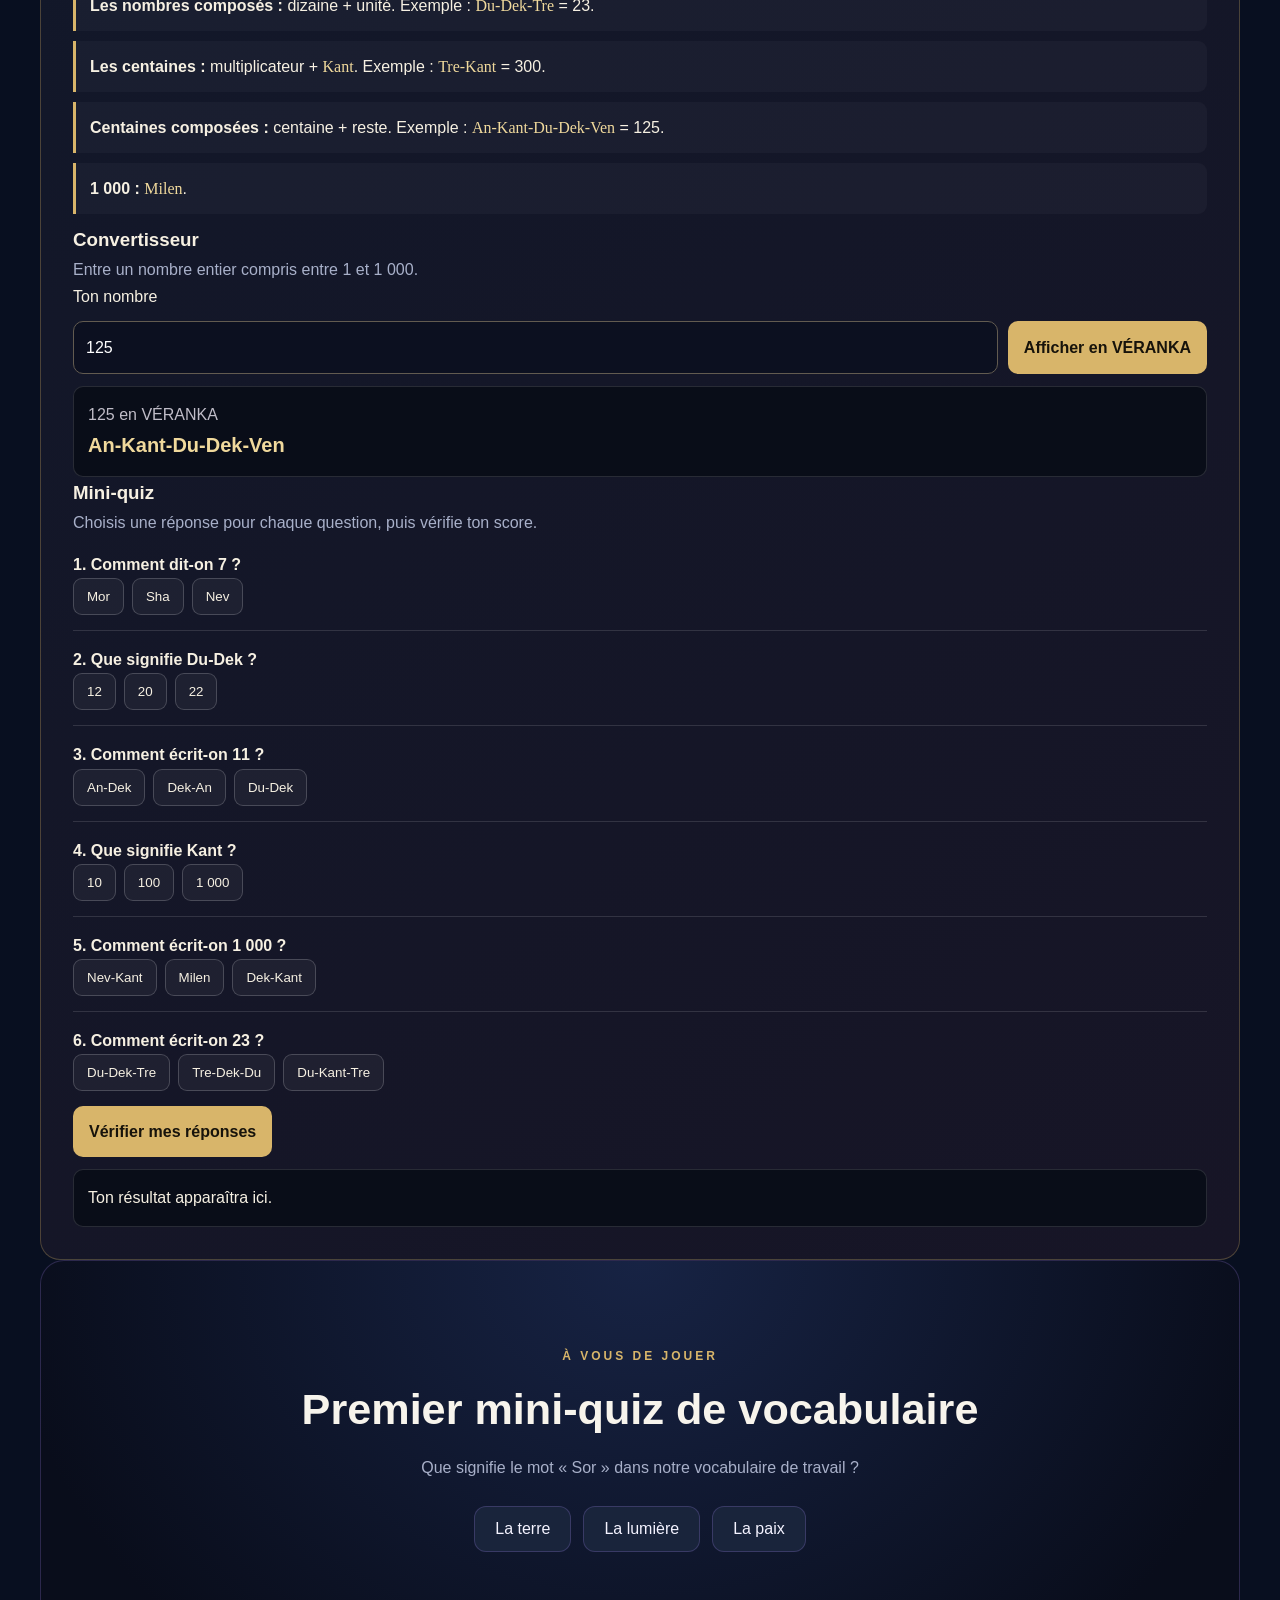
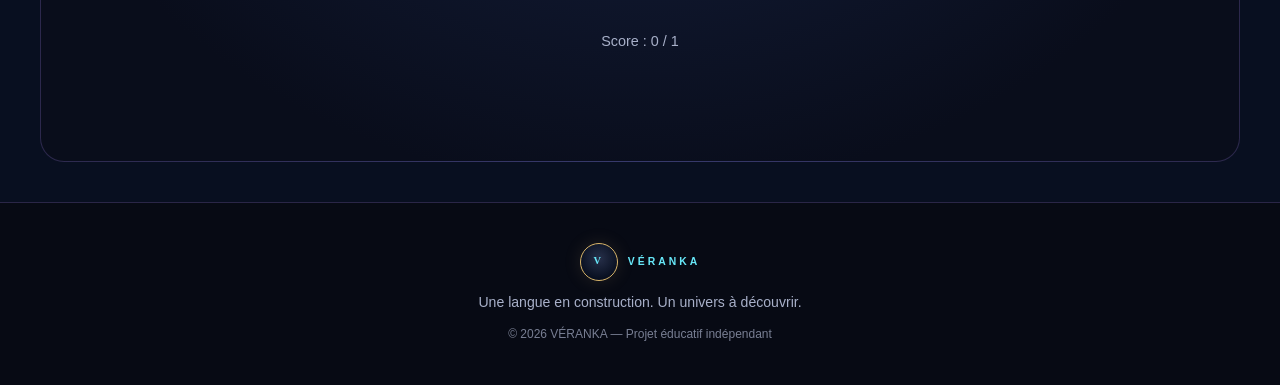
==== commit 5779f832: "Update index.html" ====
--- a/index.html
+++ b/index.html
@@ -3,12 +3,92 @@
 <head>
   <meta charset="UTF-8">
   <meta name="viewport" content="width=device-width, initial-scale=1.0">
-  <meta name="theme-color" content="#0b1020">
-  <meta name="description" content="Découvrez VÉRANKA, une langue nouvelle à apprendre, parler et écrire.">
+  <meta name="theme-color" content="#080f20">
+  <meta name="description" content="Découvrez VÉRANKA, une langue originale à apprendre, parler et écrire.">
   <title>VÉRANKA — École de langue</title>
   <link rel="stylesheet" href="style.css">
   <style>
-    /* Styles propres à la leçon des nombres : le reste du site reste inchangé. */
+    /* Identité visuelle VÉRANKA : bleu nuit et or */
+    :root {
+      --vr-night: #080f20;
+      --vr-panel: #101a30;
+      --vr-gold: #d8b56a;
+      --vr-gold-light: #f0d99c;
+      --vr-text: #f7f4ec;
+      --vr-muted: #c1c7d4;
+    }
+    html { scroll-behavior: smooth; }
+    body { background: var(--vr-night); color: var(--vr-text); }
+    .topbar {
+      background: rgba(8,15,32,.96);
+      border-bottom: 1px solid rgba(216,181,106,.28);
+    }
+    .logo { display:inline-flex; align-items:center; gap:10px; }
+    .brand-emblem {
+      width:38px; height:38px; flex:0 0 38px;
+      display:inline-flex; align-items:center; justify-content:center;
+      border:1px solid var(--vr-gold); border-radius:50%;
+      color:var(--vr-gold-light);
+      background:radial-gradient(circle at 50% 40%, #27304a, #080f20 72%);
+      box-shadow:0 0 18px rgba(216,181,106,.13);
+      font-family:Georgia,serif; font-size:25px; line-height:1;
+    }
+    .brand-emblem svg { width:28px; height:28px; display:block; }
+    .hero {
+      position:relative; isolation:isolate; overflow:hidden;
+      background:
+        radial-gradient(ellipse at 50% 28%, rgba(30,52,91,.55), transparent 58%),
+        radial-gradient(ellipse at 8% 55%, rgba(216,181,106,.09), transparent 35%),
+        linear-gradient(180deg,#0b1429 0%,#080f20 100%);
+      text-align:center;
+    }
+    .hero .eyebrow { color:var(--vr-gold-light); letter-spacing:.2em; }
+    .hero h1 { color:var(--vr-text); }
+    .hero h1 span {
+      color:var(--vr-gold-light);
+      background:none;
+      -webkit-text-fill-color:initial;
+    }
+    .hero .intro, .hero .small-note { color:var(--vr-muted); }
+    .primary-button {
+      display:inline-flex; justify-content:center; align-items:center; gap:8px;
+      background:linear-gradient(135deg,#f0d99c,#d1a84e);
+      color:#151525; border:1px solid #f0d99c;
+      box-shadow:0 8px 28px rgba(216,181,106,.18);
+      font-weight:800;
+    }
+    .primary-button:hover { filter:brightness(1.06); transform:translateY(-1px); }
+    .section { scroll-margin-top:90px; }
+    .section .eyebrow { color:var(--vr-gold); }
+    .level-section {
+      background:linear-gradient(180deg,#0a1225,#080f20);
+    }
+    .level-intro { color:var(--vr-muted); max-width:650px; }
+    .level-grid {
+      display:grid; grid-template-columns:repeat(2,minmax(0,1fr));
+      gap:14px; margin-top:26px;
+    }
+    .level-card {
+      display:flex; flex-direction:column; align-items:flex-start; gap:10px;
+      min-height:190px; padding:20px;
+      border:1px solid rgba(216,181,106,.34); border-radius:18px;
+      background:linear-gradient(145deg,rgba(20,31,55,.96),rgba(14,19,37,.96));
+      color:var(--vr-text); text-decoration:none;
+      transition:transform .18s ease,border-color .18s ease,box-shadow .18s ease;
+    }
+    .level-card:hover, .level-card:focus-visible {
+      transform:translateY(-3px); border-color:var(--vr-gold);
+      box-shadow:0 12px 30px rgba(0,0,0,.22);
+    }
+    .level-symbol {
+      width:42px;height:42px;display:grid;place-items:center;
+      border-radius:12px;background:rgba(216,181,106,.12);
+      color:var(--vr-gold-light);font-size:22px;
+    }
+    .level-card strong { font-size:1.08rem; }
+    .level-card small { color:var(--vr-muted); line-height:1.55; }
+    .level-action { margin-top:auto;color:var(--vr-gold-light);font-weight:700; }
+    .level-note { margin-top:16px;color:var(--vr-muted);font-size:.88rem; }
     .number-lesson{margin-top:24px;padding:clamp(18px,4vw,32px);border:1px solid #b99b5c55;border-radius:20px;background:linear-gradient(145deg,#11182a,#171526);color:#f6f0e2}
     .number-lesson .eyebrow{color:#d8b56a}
     .number-lesson .lesson-intro,.number-lesson .lesson-muted{color:#c0bdc8}
@@ -31,16 +111,32 @@
     .number-lesson .lesson-choice.selected{border-color:#d8b56a;background:#51442b}
     .number-lesson .lesson-feedback{margin-top:8px;font-weight:700}
     .number-lesson .lesson-good{color:#8fd5a5}.number-lesson .lesson-bad{color:#ff9c91}
-    @media(max-width:520px){.number-lesson .converter-row{flex-direction:column}.number-lesson .lesson-action{width:100%}}
+    @media(max-width:520px) {
+      .number-lesson .converter-row{flex-direction:column}
+      .number-lesson .lesson-action{width:100%}
+      .level-grid { grid-template-columns:1fr; }
+      .level-card { min-height:0; }
+      .brand-emblem { width:34px;height:34px;flex-basis:34px; }
+    }
   </style>
 </head>
 <body>
   <header class="topbar">
-    <a class="logo" href="#accueil">VÉRANKA<span>®</span></a>
+    <a class="logo" href="#accueil" aria-label="VÉRANKA, accueil">
+      <span class="brand-emblem" aria-hidden="true">
+        <svg viewBox="0 0 40 40" fill="none" xmlns="http://www.w3.org/2000/svg">
+          <circle cx="20" cy="20" r="17" stroke="currentColor" stroke-width="1"/>
+          <path d="M8 12L20 30L32 12M12 10L20 22L28 10" stroke="currentColor" stroke-width="2" stroke-linecap="round" stroke-linejoin="round"/>
+          <path d="M20 4V9M20 31V36" stroke="currentColor" stroke-width="1.4"/>
+          <circle cx="20" cy="4" r="1.4" fill="currentColor"/>
+        </svg>
+      </span>
+      <span>VÉRANKA<span class="logo-reg">®</span></span>
+    </a>
     <button class="menu-button" id="menuButton" aria-label="Ouvrir le menu">☰</button>
     <nav id="navigation">
       <a href="#accueil">Accueil</a>
-      <a href="#apprendre">Apprendre</a>
+      <a href="#niveaux">Niveaux</a>
       <a href="#alphabet">Alphabet</a>
       <a href="#nombres">Nombres</a>
       <a href="#quiz">Quiz</a>
@@ -51,45 +147,47 @@
     <section class="hero" id="accueil">
       <div class="orb orb-one"></div>
       <div class="orb orb-two"></div>
-      <p class="eyebrow">UNE LANGUE. UN UNIVERS. UN MYSTÈRE.</p>
+      <p class="eyebrow">UNE LANGUE. UN UNIVERS. UNE AVENTURE.</p>
       <h1>Entrez dans le monde de <span>VÉRANKA</span></h1>
       <p class="intro">
         Découvrez une langue originale, apprenez ses mots,
         explorez ses règles et commencez à créer vos propres phrases.
       </p>
-      <a class="primary-button" href="#apprendre">Commencer à apprendre ↗</a>
+      <a class="primary-button" href="#niveaux">Commencer à apprendre <span aria-hidden="true">↗</span></a>
       <p class="small-note">Votre voyage linguistique commence ici.</p>
     </section>
 
-    <section class="section" id="apprendre">
+    <section class="section level-section" id="niveaux">
       <p class="eyebrow">VOTRE PARCOURS</p>
-      <h2>Apprenez à votre rythme</h2>
-      <div class="cards">
-        <article class="lesson-card">
-          <div class="card-icon">⌘</div>
-          <h3>L'alphabet</h3>
-          <p>Découvrez les lettres et les sons de VÉRANKA.</p>
-          <a href="#alphabet">Découvrir →</a>
-        </article>
-        <article class="lesson-card">
-          <div class="card-icon">◇</div>
-          <h3>Le vocabulaire</h3>
-          <p>Apprenez vos premiers mots et leurs traductions.</p>
-          <a href="#vocabulaire">Découvrir →</a>
-        </article>
-        <article class="lesson-card">
-          <div class="card-icon">✧</div>
-          <h3>Les nombres</h3>
-          <p>Apprenez à compter de 1 à 1 000 et entraînez-vous.</p>
-          <a href="#nombres">Apprendre à compter →</a>
-        </article>
-        <article class="lesson-card">
-          <div class="card-icon">◈</div>
-          <h3>Les exercices</h3>
-          <p>Testez vos connaissances avec un petit quiz.</p>
-          <a href="#quiz">S'entraîner →</a>
-        </article>
-      </div>
+      <h2>Choisissez votre niveau</h2>
+      <p class="level-intro">Progressez étape par étape. Choisissez un parcours pour accéder directement aux leçons correspondantes.</p>
+      <div class="level-grid">
+        <a class="level-card" href="#alphabet">
+          <span class="level-symbol" aria-hidden="true">✧</span>
+          <strong>Niveau 1 — Découverte</strong>
+          <small>Alphabet, voyelles, prononciation et premiers mots.</small>
+          <span class="level-action">Commencer le niveau →</span>
+        </a>
+        <a class="level-card" href="#nombres">
+          <span class="level-symbol" aria-hidden="true">Ⅱ</span>
+          <strong>Niveau 2 — Fondations</strong>
+          <small>Nombres, vocabulaire essentiel et constructions simples.</small>
+          <span class="level-action">Découvrir les nombres →</span>
+        </a>
+        <a class="level-card" href="#vocabulaire">
+          <span class="level-symbol" aria-hidden="true">◇</span>
+          <strong>Niveau 3 — Construction</strong>
+          <small>Enrichir son vocabulaire et préparer des phrases.</small>
+          <span class="level-action">Voir le vocabulaire →</span>
+        </a>
+        <a class="level-card" href="#quiz">
+          <span class="level-symbol" aria-hidden="true">☆</span>
+          <strong>Niveau 4 — Entraînement</strong>
+          <small>Tester ses connaissances et réviser les notions apprises.</small>
+          <span class="level-action">Faire un quiz →</span>
+        </a>
+      </div>
+      <p class="level-note">Les niveaux sont une première organisation. Nous pourrons ajouter des leçons dédiées à chaque niveau au fur et à mesure.</p>
     </section>
 
     <section class="section alphabet-section" id="alphabet">
@@ -99,10 +197,7 @@
       <div class="letters">
         <span>A</span><span>E</span><span>I</span><span>O</span><span>U</span>
       </div>
-      <p class="note">
-        Cette transcription est notre base de travail. Nous pourrons ensuite
-        définir officiellement l'alphabet et les règles de prononciation.
-      </p>
+      <p class="note">Cette transcription est notre base de travail. Nous pourrons ensuite définir officiellement l'alphabet et les règles de prononciation.</p>
     </section>
 
     <section class="section" id="vocabulaire">
@@ -119,13 +214,11 @@
     </section>
 
     <section class="section number-lesson" id="nombres">
-      <p class="eyebrow">LEÇON 13 · LES NOMBRES</p>
+      <p class="eyebrow">LEÇON 02 · LES NOMBRES</p>
       <h2>Compter de 1 à 1 000</h2>
       <p class="lesson-intro">Découvre les mots numériques de VÉRANKA, comprends leur construction, puis utilise le convertisseur et le mini-quiz.</p>
-
       <h3>Les nombres de 1 à 10</h3>
       <div class="number-grid" id="verankaBaseNumbers"></div>
-
       <h3>Les règles de construction</h3>
       <div class="number-rule"><b>11 à 19 :</b> <span class="veranka-word">Dek</span> + unité. Exemple : <span class="veranka-word">Dek-An</span> = 11.</div>
       <div class="number-rule"><b>Les dizaines :</b> unité + <span class="veranka-word">Dek</span>. Exemple : <span class="veranka-word">Du-Dek</span> = 20.</div>
@@ -133,7 +226,6 @@
       <div class="number-rule"><b>Les centaines :</b> multiplicateur + <span class="veranka-word">Kant</span>. Exemple : <span class="veranka-word">Tre-Kant</span> = 300.</div>
       <div class="number-rule"><b>Centaines composées :</b> centaine + reste. Exemple : <span class="veranka-word">An-Kant-Du-Dek-Ven</span> = 125.</div>
       <div class="number-rule"><b>1 000 :</b> <span class="veranka-word">Milen</span>.</div>
-
       <h3>Convertisseur</h3>
       <p class="lesson-intro">Entre un nombre entier compris entre 1 et 1 000.</p>
       <label for="verankaNumberInput">Ton nombre</label>
@@ -142,7 +234,6 @@
         <button class="lesson-action" id="verankaConvertButton" type="button">Afficher en VÉRANKA</button>
       </div>
       <div class="lesson-result" id="verankaConvertResult" aria-live="polite"></div>
-
       <h3>Mini-quiz</h3>
       <p class="lesson-intro">Choisis une réponse pour chaque question, puis vérifie ton score.</p>
       <div id="verankaNumberQuiz"></div>
@@ -165,7 +256,10 @@
   </main>
 
   <footer>
-    <a class="logo" href="#accueil">VÉRANKA</a>
+    <a class="logo" href="#accueil">
+      <span class="brand-emblem" aria-hidden="true">V</span>
+      <span>VÉRANKA</span>
+    </a>
     <p>Une langue en construction. Un univers à découvrir.</p>
     <p class="copyright">© 2026 VÉRANKA — Projet éducatif indépendant</p>
   </footer>
@@ -176,7 +270,6 @@
       const units = {1:"An",2:"Du",3:"Tre",4:"Kar",5:"Ven",6:"Zek",7:"Sha",8:"Mor",9:"Nev"};
       const base = document.getElementById("verankaBaseNumbers");
       if (!base) return;
-
       for (let n = 1; n <= 10; n++) {
         const word = n === 10 ? "Dek" : units[n];
         const tile = document.createElement("div");
@@ -184,7 +277,6 @@
         tile.innerHTML = "<strong>" + n + "</strong><span>" + word + "</span>";
         base.appendChild(tile);
       }
-
       function below100(n) {
         if (n < 10) return units[n];
         if (n === 10) return "Dek";
@@ -194,7 +286,6 @@
         const tensWord = units[tens] + "-Dek";
         return ones === 0 ? tensWord : tensWord + "-" + units[ones];
       }
-
       function toVeranka(n) {
         if (!Number.isInteger(n) || n < 1 || n > 1000) return null;
         if (n === 1000) return "Milen";
@@ -203,7 +294,6 @@
         const rest = n % 100;
         return units[hundreds] + "-Kant" + (rest ? "-" + below100(rest) : "");
       }
-
       const input = document.getElementById("verankaNumberInput");
       const result = document.getElementById("verankaConvertResult");
       function convert() {
@@ -216,7 +306,6 @@
       document.getElementById("verankaConvertButton").addEventListener("click", convert);
       input.addEventListener("keydown", function (event) { if (event.key === "Enter") convert(); });
       convert();
-
       const questions = [
         {q:"Comment dit-on 7 ?", choices:["Mor","Sha","Nev"], answer:"Sha"},
         {q:"Que signifie Du-Dek ?", choices:["12","20","22"], answer:"20"},
@@ -249,7 +338,6 @@
         item.appendChild(choices);
         quiz.appendChild(item);
       });
-
       document.getElementById("verankaCheckQuiz").addEventListener("click", function () {
         let score = 0;
         Array.from(quiz.children).forEach(function (item, i) {
@@ -273,4 +361,4 @@
     })();
   </script>
 </body>
-</html>
+                                                                                                                                            </html>
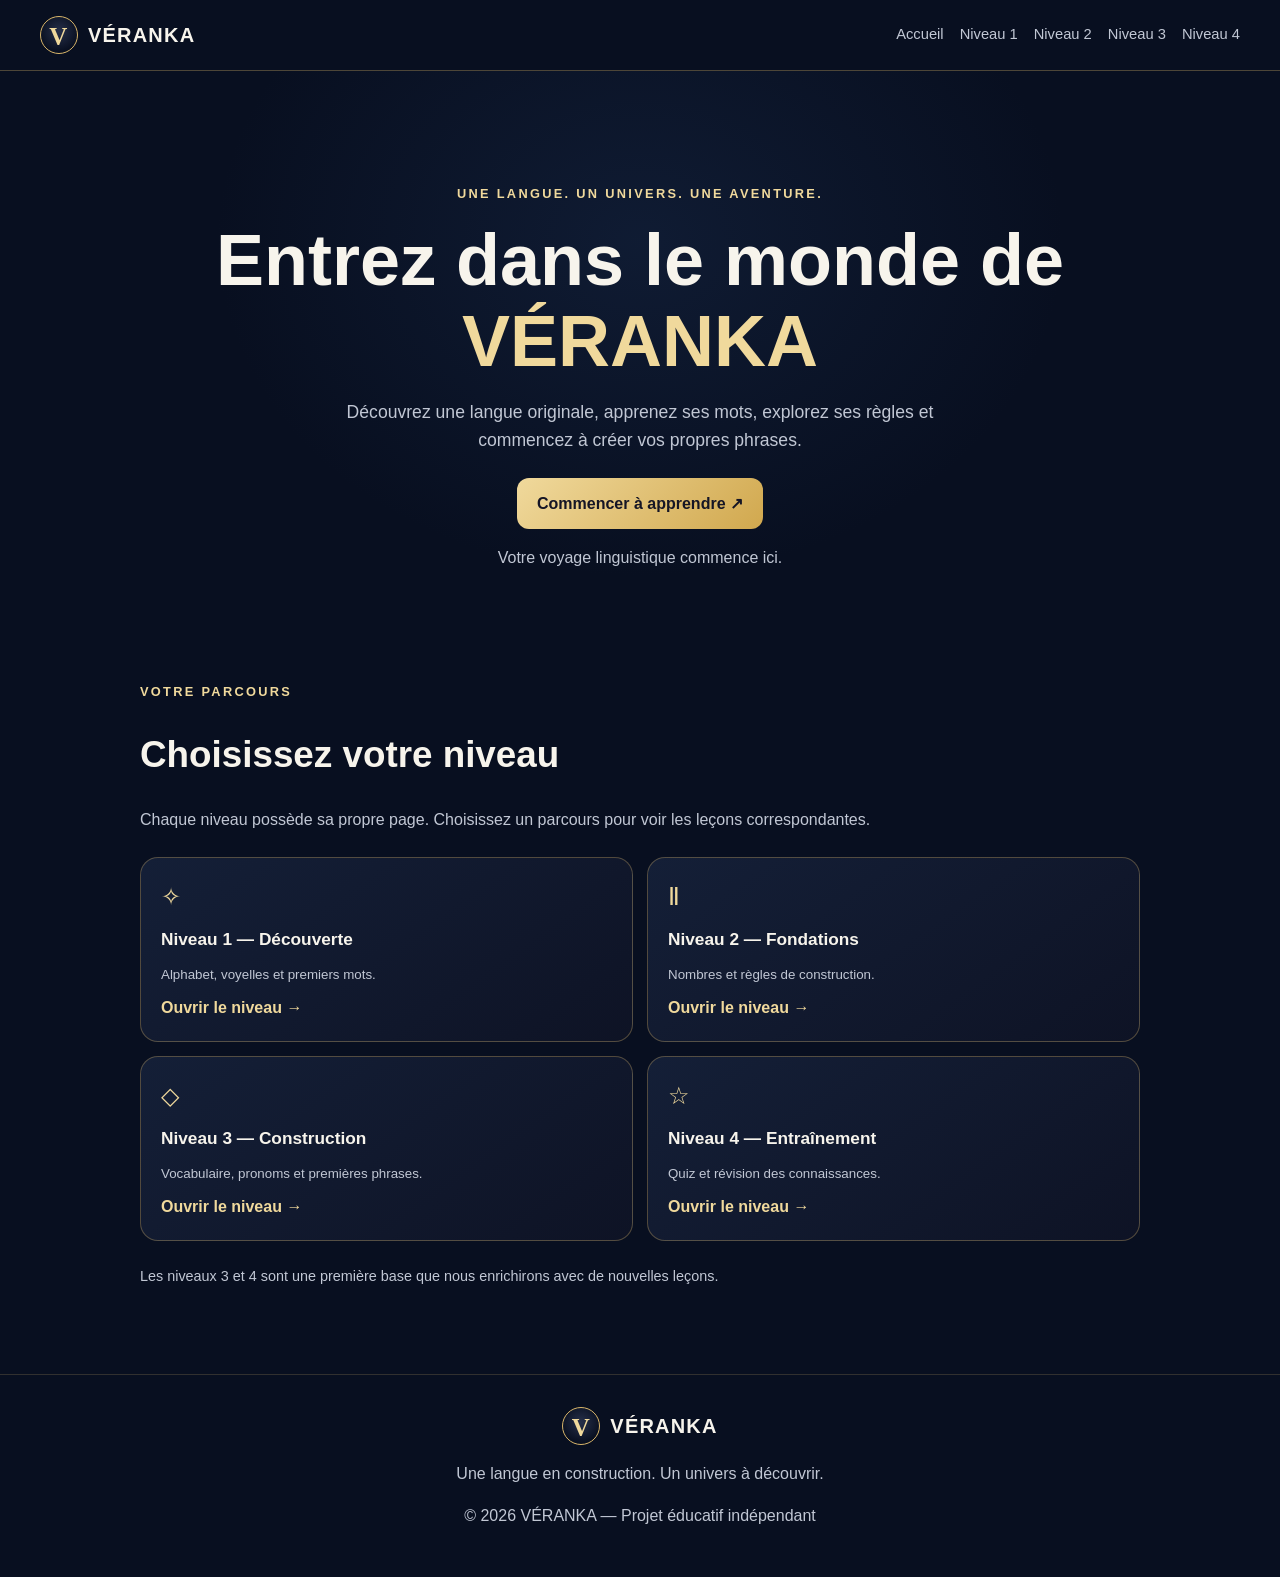
==== commit cb12dc2f: "Add files via upload" ====
--- a/index.html
+++ b/index.html
@@ -1,364 +1,64 @@
 <!DOCTYPE html>
 <html lang="fr">
 <head>
-  <meta charset="UTF-8">
-  <meta name="viewport" content="width=device-width, initial-scale=1.0">
-  <meta name="theme-color" content="#080f20">
-  <meta name="description" content="Découvrez VÉRANKA, une langue originale à apprendre, parler et écrire.">
-  <title>VÉRANKA — École de langue</title>
-  <link rel="stylesheet" href="style.css">
-  <style>
-    /* Identité visuelle VÉRANKA : bleu nuit et or */
-    :root {
-      --vr-night: #080f20;
-      --vr-panel: #101a30;
-      --vr-gold: #d8b56a;
-      --vr-gold-light: #f0d99c;
-      --vr-text: #f7f4ec;
-      --vr-muted: #c1c7d4;
-    }
-    html { scroll-behavior: smooth; }
-    body { background: var(--vr-night); color: var(--vr-text); }
-    .topbar {
-      background: rgba(8,15,32,.96);
-      border-bottom: 1px solid rgba(216,181,106,.28);
-    }
-    .logo { display:inline-flex; align-items:center; gap:10px; }
-    .brand-emblem {
-      width:38px; height:38px; flex:0 0 38px;
-      display:inline-flex; align-items:center; justify-content:center;
-      border:1px solid var(--vr-gold); border-radius:50%;
-      color:var(--vr-gold-light);
-      background:radial-gradient(circle at 50% 40%, #27304a, #080f20 72%);
-      box-shadow:0 0 18px rgba(216,181,106,.13);
-      font-family:Georgia,serif; font-size:25px; line-height:1;
-    }
-    .brand-emblem svg { width:28px; height:28px; display:block; }
-    .hero {
-      position:relative; isolation:isolate; overflow:hidden;
-      background:
-        radial-gradient(ellipse at 50% 28%, rgba(30,52,91,.55), transparent 58%),
-        radial-gradient(ellipse at 8% 55%, rgba(216,181,106,.09), transparent 35%),
-        linear-gradient(180deg,#0b1429 0%,#080f20 100%);
-      text-align:center;
-    }
-    .hero .eyebrow { color:var(--vr-gold-light); letter-spacing:.2em; }
-    .hero h1 { color:var(--vr-text); }
-    .hero h1 span {
-      color:var(--vr-gold-light);
-      background:none;
-      -webkit-text-fill-color:initial;
-    }
-    .hero .intro, .hero .small-note { color:var(--vr-muted); }
-    .primary-button {
-      display:inline-flex; justify-content:center; align-items:center; gap:8px;
-      background:linear-gradient(135deg,#f0d99c,#d1a84e);
-      color:#151525; border:1px solid #f0d99c;
-      box-shadow:0 8px 28px rgba(216,181,106,.18);
-      font-weight:800;
-    }
-    .primary-button:hover { filter:brightness(1.06); transform:translateY(-1px); }
-    .section { scroll-margin-top:90px; }
-    .section .eyebrow { color:var(--vr-gold); }
-    .level-section {
-      background:linear-gradient(180deg,#0a1225,#080f20);
-    }
-    .level-intro { color:var(--vr-muted); max-width:650px; }
-    .level-grid {
-      display:grid; grid-template-columns:repeat(2,minmax(0,1fr));
-      gap:14px; margin-top:26px;
-    }
-    .level-card {
-      display:flex; flex-direction:column; align-items:flex-start; gap:10px;
-      min-height:190px; padding:20px;
-      border:1px solid rgba(216,181,106,.34); border-radius:18px;
-      background:linear-gradient(145deg,rgba(20,31,55,.96),rgba(14,19,37,.96));
-      color:var(--vr-text); text-decoration:none;
-      transition:transform .18s ease,border-color .18s ease,box-shadow .18s ease;
-    }
-    .level-card:hover, .level-card:focus-visible {
-      transform:translateY(-3px); border-color:var(--vr-gold);
-      box-shadow:0 12px 30px rgba(0,0,0,.22);
-    }
-    .level-symbol {
-      width:42px;height:42px;display:grid;place-items:center;
-      border-radius:12px;background:rgba(216,181,106,.12);
-      color:var(--vr-gold-light);font-size:22px;
-    }
-    .level-card strong { font-size:1.08rem; }
-    .level-card small { color:var(--vr-muted); line-height:1.55; }
-    .level-action { margin-top:auto;color:var(--vr-gold-light);font-weight:700; }
-    .level-note { margin-top:16px;color:var(--vr-muted);font-size:.88rem; }
-    .number-lesson{margin-top:24px;padding:clamp(18px,4vw,32px);border:1px solid #b99b5c55;border-radius:20px;background:linear-gradient(145deg,#11182a,#171526);color:#f6f0e2}
-    .number-lesson .eyebrow{color:#d8b56a}
-    .number-lesson .lesson-intro,.number-lesson .lesson-muted{color:#c0bdc8}
-    .number-lesson .number-grid{display:grid;grid-template-columns:repeat(auto-fit,minmax(100px,1fr));gap:10px;margin:18px 0}
-    .number-lesson .number-tile{padding:13px;border:1px solid #ffffff1c;border-radius:12px;background:#ffffff08}
-    .number-lesson .number-tile strong{display:block;color:#f0d99c;font-size:22px;font-family:Georgia,serif}
-    .number-lesson .number-tile span{color:#d1ccbf}
-    .number-lesson .number-rule{padding:12px 14px;margin:10px 0;border-left:3px solid #d8b56a;border-radius:0 9px 9px 0;background:#ffffff08}
-    .number-lesson .veranka-word{color:#f0d99c;font-family:Georgia,serif;overflow-wrap:anywhere}
-    .number-lesson .converter-row{display:flex;flex-wrap:wrap;gap:10px;margin-top:10px}
-    .number-lesson input{flex:1;min-width:130px;padding:12px;border:1px solid #625b50;border-radius:10px;background:#0c1020;color:#fff;font:inherit}
-    .number-lesson .lesson-action{padding:12px 16px;border:0;border-radius:10px;background:#d8b56a;color:#17130b;font:inherit;font-weight:750;cursor:pointer}
-    .number-lesson .lesson-action:hover{background:#f0d99c}
-    .number-lesson .lesson-result{padding:14px;margin-top:12px;border:1px solid #ffffff20;border-radius:10px;background:#090d18;overflow-wrap:anywhere}
-    .number-lesson .lesson-result strong{color:#f0d99c;font-size:20px}
-    .number-lesson .lesson-quiz-item{padding:15px 0;border-bottom:1px solid #ffffff20}
-    .number-lesson .lesson-quiz-item:last-child{border-bottom:0}
-    .number-lesson .lesson-choices{display:flex;flex-wrap:wrap;gap:8px}
-    .number-lesson .lesson-choice{padding:10px 13px;border:1px solid #ffffff30;border-radius:9px;background:#ffffff0b;color:#f6f0e2;cursor:pointer}
-    .number-lesson .lesson-choice.selected{border-color:#d8b56a;background:#51442b}
-    .number-lesson .lesson-feedback{margin-top:8px;font-weight:700}
-    .number-lesson .lesson-good{color:#8fd5a5}.number-lesson .lesson-bad{color:#ff9c91}
-    @media(max-width:520px) {
-      .number-lesson .converter-row{flex-direction:column}
-      .number-lesson .lesson-action{width:100%}
-      .level-grid { grid-template-columns:1fr; }
-      .level-card { min-height:0; }
-      .brand-emblem { width:34px;height:34px;flex-basis:34px; }
-    }
-  </style>
+<meta charset="UTF-8">
+<meta name="viewport" content="width=device-width, initial-scale=1.0">
+<meta name="theme-color" content="#080f20">
+<meta name="description" content="Apprends la langue VÉRANKA étape par étape.">
+<title>Accueil — VÉRANKA</title>
+<style>
+:root{--night:#080f20;--panel:#101a30;--gold:#d8b56a;--gold-light:#f0d99c;--text:#f7f4ec;--muted:#c1c7d4}
+*{box-sizing:border-box}html{scroll-behavior:smooth}body{margin:0;background:var(--night);color:var(--text);font-family:Arial,Helvetica,sans-serif;line-height:1.6}
+a{color:inherit}.topbar{display:flex;align-items:center;justify-content:space-between;gap:16px;padding:16px clamp(16px,4vw,40px);background:#080f20;border-bottom:1px solid #d8b56a55;position:sticky;top:0;z-index:10}
+.logo{display:flex;align-items:center;gap:10px;text-decoration:none;font-size:1.25rem;font-weight:800;letter-spacing:.06em}
+.brand-emblem{width:38px;height:38px;flex:0 0 38px;display:grid;place-items:center;border:1px solid var(--gold);border-radius:50%;color:var(--gold-light);font-family:Georgia,serif;font-size:25px;background:radial-gradient(circle at 50% 40%,#27304a,#080f20 72%)}
+nav{display:flex;flex-wrap:wrap;gap:16px}nav a{text-decoration:none;color:var(--muted);font-size:.92rem}nav a:hover{color:var(--gold-light)}
+main{width:min(100% - 32px,1000px);margin:0 auto}.hero{padding:clamp(50px,10vw,100px) 0 50px;text-align:center;background:radial-gradient(ellipse at 50% 30%,#1e345955,transparent 60%)}
+.eyebrow{color:var(--gold-light);font-size:.8rem;letter-spacing:.18em;font-weight:700}.hero h1{font-size:clamp(2.2rem,7vw,4.5rem);line-height:1.12;margin:16px auto;max-width:850px}.gold{color:var(--gold-light)}.intro,.muted{color:var(--muted)}.intro{font-size:1.1rem;max-width:680px;margin:0 auto 24px}
+.primary-button,.action{display:inline-flex;align-items:center;justify-content:center;background:linear-gradient(135deg,#f0d99c,#d1a84e);color:#151525;text-decoration:none;border:0;border-radius:12px;padding:13px 20px;font-weight:800;cursor:pointer}
+.section{padding:32px 0;scroll-margin-top:85px}.section h2{font-size:clamp(1.6rem,5vw,2.3rem);line-height:1.2}.level-grid{display:grid;grid-template-columns:repeat(2,minmax(0,1fr));gap:14px;margin:24px 0}
+.level-card{display:flex;flex-direction:column;gap:10px;padding:20px;border:1px solid #d8b56a55;border-radius:18px;background:linear-gradient(145deg,#141f37,#0e1325);text-decoration:none;min-height:180px}
+.level-card:hover{border-color:var(--gold);transform:translateY(-2px)}.level-symbol{color:var(--gold-light);font-size:1.5rem}.level-card strong{font-size:1.08rem}.level-card small{color:var(--muted)}.level-action{margin-top:auto;color:var(--gold-light);font-weight:700}
+.panel{margin:22px 0;padding:clamp(18px,4vw,30px);border:1px solid #d8b56a55;border-radius:20px;background:linear-gradient(145deg,#11182a,#171526)}
+.number-grid{display:grid;grid-template-columns:repeat(auto-fit,minmax(95px,1fr));gap:10px;margin:18px 0}.number-tile,.word-tile{padding:13px;border:1px solid #ffffff1c;border-radius:12px;background:#ffffff08}.number-tile strong{display:block;color:var(--gold-light);font:700 22px Georgia,serif}.number-tile span{color:#d1ccbf}
+.rule{padding:12px 14px;margin:10px 0;border-left:3px solid var(--gold);border-radius:0 9px 9px 0;background:#ffffff08}.veranka-word{color:var(--gold-light);font-family:Georgia,serif;overflow-wrap:anywhere}
+.converter-row{display:flex;flex-wrap:wrap;gap:10px;margin-top:10px}.converter-row input{flex:1;min-width:130px;padding:12px;border:1px solid #625b50;border-radius:10px;background:#0c1020;color:white;font:inherit}.result{padding:14px;margin-top:12px;border:1px solid #ffffff20;border-radius:10px;background:#090d18;overflow-wrap:anywhere}.result strong{color:var(--gold-light);font-size:20px}
+.quiz-item{padding:15px 0;border-bottom:1px solid #ffffff20}.choices{display:flex;flex-wrap:wrap;gap:8px}.choice,.quiz-option{padding:10px 13px;border:1px solid #ffffff30;border-radius:9px;background:#ffffff0b;color:var(--text);cursor:pointer}.choice.selected{border-color:var(--gold);background:#51442b}.good{color:#8fd5a5}.bad{color:#ff9c91}
+.letters{display:flex;flex-wrap:wrap;gap:12px;margin:22px 0}.letters span{display:grid;place-items:center;min-width:56px;height:64px;border:1px solid #d8b56a66;border-radius:12px;background:#ffffff08;color:var(--gold-light);font-size:1.5rem;font-weight:800}
+.word-list{display:grid;grid-template-columns:repeat(auto-fit,minmax(160px,1fr));gap:10px}.word-tile strong{display:block;color:var(--gold-light)}.note{font-size:.9rem;color:var(--muted)}
+footer{text-align:center;padding:32px 16px;margin-top:40px;border-top:1px solid #d8b56a33;color:var(--muted)}footer .logo{justify-content:center;color:var(--text)}
+.back-link{display:inline-block;margin:22px 0;color:var(--gold-light);text-decoration:none}
+@media(max-width:600px){.topbar{align-items:flex-start;flex-direction:column}.level-grid{grid-template-columns:1fr}.level-card{min-height:0}.converter-row{flex-direction:column}.action{width:100%}nav{gap:12px}}
+</style>
 </head>
 <body>
-  <header class="topbar">
-    <a class="logo" href="#accueil" aria-label="VÉRANKA, accueil">
-      <span class="brand-emblem" aria-hidden="true">
-        <svg viewBox="0 0 40 40" fill="none" xmlns="http://www.w3.org/2000/svg">
-          <circle cx="20" cy="20" r="17" stroke="currentColor" stroke-width="1"/>
-          <path d="M8 12L20 30L32 12M12 10L20 22L28 10" stroke="currentColor" stroke-width="2" stroke-linecap="round" stroke-linejoin="round"/>
-          <path d="M20 4V9M20 31V36" stroke="currentColor" stroke-width="1.4"/>
-          <circle cx="20" cy="4" r="1.4" fill="currentColor"/>
-        </svg>
-      </span>
-      <span>VÉRANKA<span class="logo-reg">®</span></span>
-    </a>
-    <button class="menu-button" id="menuButton" aria-label="Ouvrir le menu">☰</button>
-    <nav id="navigation">
-      <a href="#accueil">Accueil</a>
-      <a href="#niveaux">Niveaux</a>
-      <a href="#alphabet">Alphabet</a>
-      <a href="#nombres">Nombres</a>
-      <a href="#quiz">Quiz</a>
-    </nav>
-  </header>
+<header class="topbar">
+<a class="logo" href="index.html"><span class="brand-emblem" aria-hidden="true">V</span><span>VÉRANKA</span></a>
+<nav aria-label="Navigation principale"><a href="index.html">Accueil</a><a href="niveau-1.html">Niveau 1</a><a href="niveau-2.html">Niveau 2</a><a href="niveau-3.html">Niveau 3</a><a href="niveau-4.html">Niveau 4</a></nav>
+</header>
+<main>
 
-  <main>
-    <section class="hero" id="accueil">
-      <div class="orb orb-one"></div>
-      <div class="orb orb-two"></div>
-      <p class="eyebrow">UNE LANGUE. UN UNIVERS. UNE AVENTURE.</p>
-      <h1>Entrez dans le monde de <span>VÉRANKA</span></h1>
-      <p class="intro">
-        Découvrez une langue originale, apprenez ses mots,
-        explorez ses règles et commencez à créer vos propres phrases.
-      </p>
-      <a class="primary-button" href="#niveaux">Commencer à apprendre <span aria-hidden="true">↗</span></a>
-      <p class="small-note">Votre voyage linguistique commence ici.</p>
-    </section>
+<section class="hero">
+<p class="eyebrow">UNE LANGUE. UN UNIVERS. UNE AVENTURE.</p>
+<h1>Entrez dans le monde de <span class="gold">VÉRANKA</span></h1>
+<p class="intro">Découvrez une langue originale, apprenez ses mots, explorez ses règles et commencez à créer vos propres phrases.</p>
+<a class="primary-button" href="#parcours">Commencer à apprendre ↗</a>
+<p class="muted">Votre voyage linguistique commence ici.</p>
+</section>
+<section class="section" id="parcours">
+<p class="eyebrow">VOTRE PARCOURS</p><h2>Choisissez votre niveau</h2>
+<p class="muted">Chaque niveau possède sa propre page. Choisissez un parcours pour voir les leçons correspondantes.</p>
+<div class="level-grid">
+<a class="level-card" href="niveau-1.html"><span class="level-symbol">✧</span><strong>Niveau 1 — Découverte</strong><small>Alphabet, voyelles et premiers mots.</small><span class="level-action">Ouvrir le niveau →</span></a>
+<a class="level-card" href="niveau-2.html"><span class="level-symbol">Ⅱ</span><strong>Niveau 2 — Fondations</strong><small>Nombres et règles de construction.</small><span class="level-action">Ouvrir le niveau →</span></a>
+<a class="level-card" href="niveau-3.html"><span class="level-symbol">◇</span><strong>Niveau 3 — Construction</strong><small>Vocabulaire, pronoms et premières phrases.</small><span class="level-action">Ouvrir le niveau →</span></a>
+<a class="level-card" href="niveau-4.html"><span class="level-symbol">☆</span><strong>Niveau 4 — Entraînement</strong><small>Quiz et révision des connaissances.</small><span class="level-action">Ouvrir le niveau →</span></a>
+</div>
+<p class="note">Les niveaux 3 et 4 sont une première base que nous enrichirons avec de nouvelles leçons.</p>
+</section>
 
-    <section class="section level-section" id="niveaux">
-      <p class="eyebrow">VOTRE PARCOURS</p>
-      <h2>Choisissez votre niveau</h2>
-      <p class="level-intro">Progressez étape par étape. Choisissez un parcours pour accéder directement aux leçons correspondantes.</p>
-      <div class="level-grid">
-        <a class="level-card" href="#alphabet">
-          <span class="level-symbol" aria-hidden="true">✧</span>
-          <strong>Niveau 1 — Découverte</strong>
-          <small>Alphabet, voyelles, prononciation et premiers mots.</small>
-          <span class="level-action">Commencer le niveau →</span>
-        </a>
-        <a class="level-card" href="#nombres">
-          <span class="level-symbol" aria-hidden="true">Ⅱ</span>
-          <strong>Niveau 2 — Fondations</strong>
-          <small>Nombres, vocabulaire essentiel et constructions simples.</small>
-          <span class="level-action">Découvrir les nombres →</span>
-        </a>
-        <a class="level-card" href="#vocabulaire">
-          <span class="level-symbol" aria-hidden="true">◇</span>
-          <strong>Niveau 3 — Construction</strong>
-          <small>Enrichir son vocabulaire et préparer des phrases.</small>
-          <span class="level-action">Voir le vocabulaire →</span>
-        </a>
-        <a class="level-card" href="#quiz">
-          <span class="level-symbol" aria-hidden="true">☆</span>
-          <strong>Niveau 4 — Entraînement</strong>
-          <small>Tester ses connaissances et réviser les notions apprises.</small>
-          <span class="level-action">Faire un quiz →</span>
-        </a>
-      </div>
-      <p class="level-note">Les niveaux sont une première organisation. Nous pourrons ajouter des leçons dédiées à chaque niveau au fur et à mesure.</p>
-    </section>
+</main>
+<footer><a class="logo" href="index.html"><span class="brand-emblem" aria-hidden="true">V</span><span>VÉRANKA</span></a><p>Une langue en construction. Un univers à découvrir.</p><p>© 2026 VÉRANKA — Projet éducatif indépendant</p></footer>
 
-    <section class="section alphabet-section" id="alphabet">
-      <p class="eyebrow">LEÇON 01</p>
-      <h2>Les voyelles</h2>
-      <p>Voici les cinq voyelles de base utilisées dans notre transcription actuelle.</p>
-      <div class="letters">
-        <span>A</span><span>E</span><span>I</span><span>O</span><span>U</span>
-      </div>
-      <p class="note">Cette transcription est notre base de travail. Nous pourrons ensuite définir officiellement l'alphabet et les règles de prononciation.</p>
-    </section>
-
-    <section class="section" id="vocabulaire">
-      <p class="eyebrow">PREMIERS MOTS</p>
-      <h2>Votre premier vocabulaire</h2>
-      <div class="word-list">
-        <div><strong>Avel</strong><span>Bonjour</span></div>
-        <div><strong>Kalen</strong><span>Paix</span></div>
-        <div><strong>Sor</strong><span>Lumière</span></div>
-        <div><strong>Dara</strong><span>Vérité</span></div>
-        <div><strong>Naven</strong><span>Merci</span></div>
-      </div>
-      <p class="note">Certains mots de cette liste restent provisoires et devront être confirmés dans le dictionnaire officiel de VÉRANKA.</p>
-    </section>
-
-    <section class="section number-lesson" id="nombres">
-      <p class="eyebrow">LEÇON 02 · LES NOMBRES</p>
-      <h2>Compter de 1 à 1 000</h2>
-      <p class="lesson-intro">Découvre les mots numériques de VÉRANKA, comprends leur construction, puis utilise le convertisseur et le mini-quiz.</p>
-      <h3>Les nombres de 1 à 10</h3>
-      <div class="number-grid" id="verankaBaseNumbers"></div>
-      <h3>Les règles de construction</h3>
-      <div class="number-rule"><b>11 à 19 :</b> <span class="veranka-word">Dek</span> + unité. Exemple : <span class="veranka-word">Dek-An</span> = 11.</div>
-      <div class="number-rule"><b>Les dizaines :</b> unité + <span class="veranka-word">Dek</span>. Exemple : <span class="veranka-word">Du-Dek</span> = 20.</div>
-      <div class="number-rule"><b>Les nombres composés :</b> dizaine + unité. Exemple : <span class="veranka-word">Du-Dek-Tre</span> = 23.</div>
-      <div class="number-rule"><b>Les centaines :</b> multiplicateur + <span class="veranka-word">Kant</span>. Exemple : <span class="veranka-word">Tre-Kant</span> = 300.</div>
-      <div class="number-rule"><b>Centaines composées :</b> centaine + reste. Exemple : <span class="veranka-word">An-Kant-Du-Dek-Ven</span> = 125.</div>
-      <div class="number-rule"><b>1 000 :</b> <span class="veranka-word">Milen</span>.</div>
-      <h3>Convertisseur</h3>
-      <p class="lesson-intro">Entre un nombre entier compris entre 1 et 1 000.</p>
-      <label for="verankaNumberInput">Ton nombre</label>
-      <div class="converter-row">
-        <input id="verankaNumberInput" type="number" min="1" max="1000" step="1" value="125" inputmode="numeric">
-        <button class="lesson-action" id="verankaConvertButton" type="button">Afficher en VÉRANKA</button>
-      </div>
-      <div class="lesson-result" id="verankaConvertResult" aria-live="polite"></div>
-      <h3>Mini-quiz</h3>
-      <p class="lesson-intro">Choisis une réponse pour chaque question, puis vérifie ton score.</p>
-      <div id="verankaNumberQuiz"></div>
-      <button class="lesson-action" id="verankaCheckQuiz" type="button">Vérifier mes réponses</button>
-      <div class="lesson-result" id="verankaQuizResult" aria-live="polite">Ton résultat apparaîtra ici.</div>
-    </section>
-
-    <section class="section quiz-section" id="quiz">
-      <p class="eyebrow">À VOUS DE JOUER</p>
-      <h2>Premier mini-quiz de vocabulaire</h2>
-      <p>Que signifie le mot « Sor » dans notre vocabulaire de travail ?</p>
-      <div class="quiz-options">
-        <button class="quiz-option" data-answer="false">La terre</button>
-        <button class="quiz-option" data-answer="true">La lumière</button>
-        <button class="quiz-option" data-answer="false">La paix</button>
-      </div>
-      <p id="quizFeedback" class="feedback" aria-live="polite"></p>
-      <p id="quizScore" class="score">Score : 0 / 1</p>
-    </section>
-  </main>
-
-  <footer>
-    <a class="logo" href="#accueil">
-      <span class="brand-emblem" aria-hidden="true">V</span>
-      <span>VÉRANKA</span>
-    </a>
-    <p>Une langue en construction. Un univers à découvrir.</p>
-    <p class="copyright">© 2026 VÉRANKA — Projet éducatif indépendant</p>
-  </footer>
-
-  <script src="script.js"></script>
-  <script>
-    (function () {
-      const units = {1:"An",2:"Du",3:"Tre",4:"Kar",5:"Ven",6:"Zek",7:"Sha",8:"Mor",9:"Nev"};
-      const base = document.getElementById("verankaBaseNumbers");
-      if (!base) return;
-      for (let n = 1; n <= 10; n++) {
-        const word = n === 10 ? "Dek" : units[n];
-        const tile = document.createElement("div");
-        tile.className = "number-tile";
-        tile.innerHTML = "<strong>" + n + "</strong><span>" + word + "</span>";
-        base.appendChild(tile);
-      }
-      function below100(n) {
-        if (n < 10) return units[n];
-        if (n === 10) return "Dek";
-        if (n < 20) return "Dek-" + units[n - 10];
-        const tens = Math.floor(n / 10);
-        const ones = n % 10;
-        const tensWord = units[tens] + "-Dek";
-        return ones === 0 ? tensWord : tensWord + "-" + units[ones];
-      }
-      function toVeranka(n) {
-        if (!Number.isInteger(n) || n < 1 || n > 1000) return null;
-        if (n === 1000) return "Milen";
-        if (n < 100) return below100(n);
-        const hundreds = Math.floor(n / 100);
-        const rest = n % 100;
-        return units[hundreds] + "-Kant" + (rest ? "-" + below100(rest) : "");
-      }
-      const input = document.getElementById("verankaNumberInput");
-      const result = document.getElementById("verankaConvertResult");
-      function convert() {
-        const n = Number(input.value);
-        const word = toVeranka(n);
-        result.innerHTML = word
-          ? "<span class='lesson-muted'>" + n + " en VÉRANKA</span><br><strong>" + word + "</strong>"
-          : "Entre un nombre entier compris entre 1 et 1 000.";
-      }
-      document.getElementById("verankaConvertButton").addEventListener("click", convert);
-      input.addEventListener("keydown", function (event) { if (event.key === "Enter") convert(); });
-      convert();
-      const questions = [
-        {q:"Comment dit-on 7 ?", choices:["Mor","Sha","Nev"], answer:"Sha"},
-        {q:"Que signifie Du-Dek ?", choices:["12","20","22"], answer:"20"},
-        {q:"Comment écrit-on 11 ?", choices:["An-Dek","Dek-An","Du-Dek"], answer:"Dek-An"},
-        {q:"Que signifie Kant ?", choices:["10","100","1 000"], answer:"100"},
-        {q:"Comment écrit-on 1 000 ?", choices:["Nev-Kant","Milen","Dek-Kant"], answer:"Milen"},
-        {q:"Comment écrit-on 23 ?", choices:["Du-Dek-Tre","Tre-Dek-Du","Du-Kant-Tre"], answer:"Du-Dek-Tre"}
-      ];
-      const quiz = document.getElementById("verankaNumberQuiz");
-      questions.forEach(function (q, i) {
-        const item = document.createElement("div");
-        item.className = "lesson-quiz-item";
-        const title = document.createElement("h4");
-        title.textContent = (i + 1) + ". " + q.q;
-        item.appendChild(title);
-        const choices = document.createElement("div");
-        choices.className = "lesson-choices";
-        q.choices.forEach(function (choice) {
-          const button = document.createElement("button");
-          button.type = "button";
-          button.className = "lesson-choice";
-          button.textContent = choice;
-          button.addEventListener("click", function () {
-            choices.querySelectorAll("button").forEach(function (b) { b.classList.remove("selected"); });
-            button.classList.add("selected");
-            item.dataset.answer = choice;
-          });
-          choices.appendChild(button);
-        });
-        item.appendChild(choices);
-        quiz.appendChild(item);
-      });
-      document.getElementById("verankaCheckQuiz").addEventListener("click", function () {
-        let score = 0;
-        Array.from(quiz.children).forEach(function (item, i) {
-          const correct = item.dataset.answer === questions[i].answer;
-          if (correct) score++;
-          let feedback = item.querySelector(".lesson-feedback");
-          if (!feedback) {
-            feedback = document.createElement("div");
-            feedback.className = "lesson-feedback";
-            item.appendChild(feedback);
-          }
-          feedback.className = "lesson-feedback " + (correct ? "lesson-good" : "lesson-bad");
-          feedback.textContent = correct ? "Correct !" : "Réponse attendue : " + questions[i].answer;
-        });
-        document.getElementById("verankaQuizResult").innerHTML =
-          "<strong>" + score + " / " + questions.length + "</strong><br>" +
-          (score === questions.length ? "Excellent ! Tu maîtrises ces bases." :
-          score >= 4 ? "Très bien ! Revois les réponses manquées et réessaie." :
-          "Continue à pratiquer : les règles deviennent plus faciles avec les exemples.");
-      });
-    })();
-  </script>
 </body>
-                                                                                                                                            </html>
+</html>
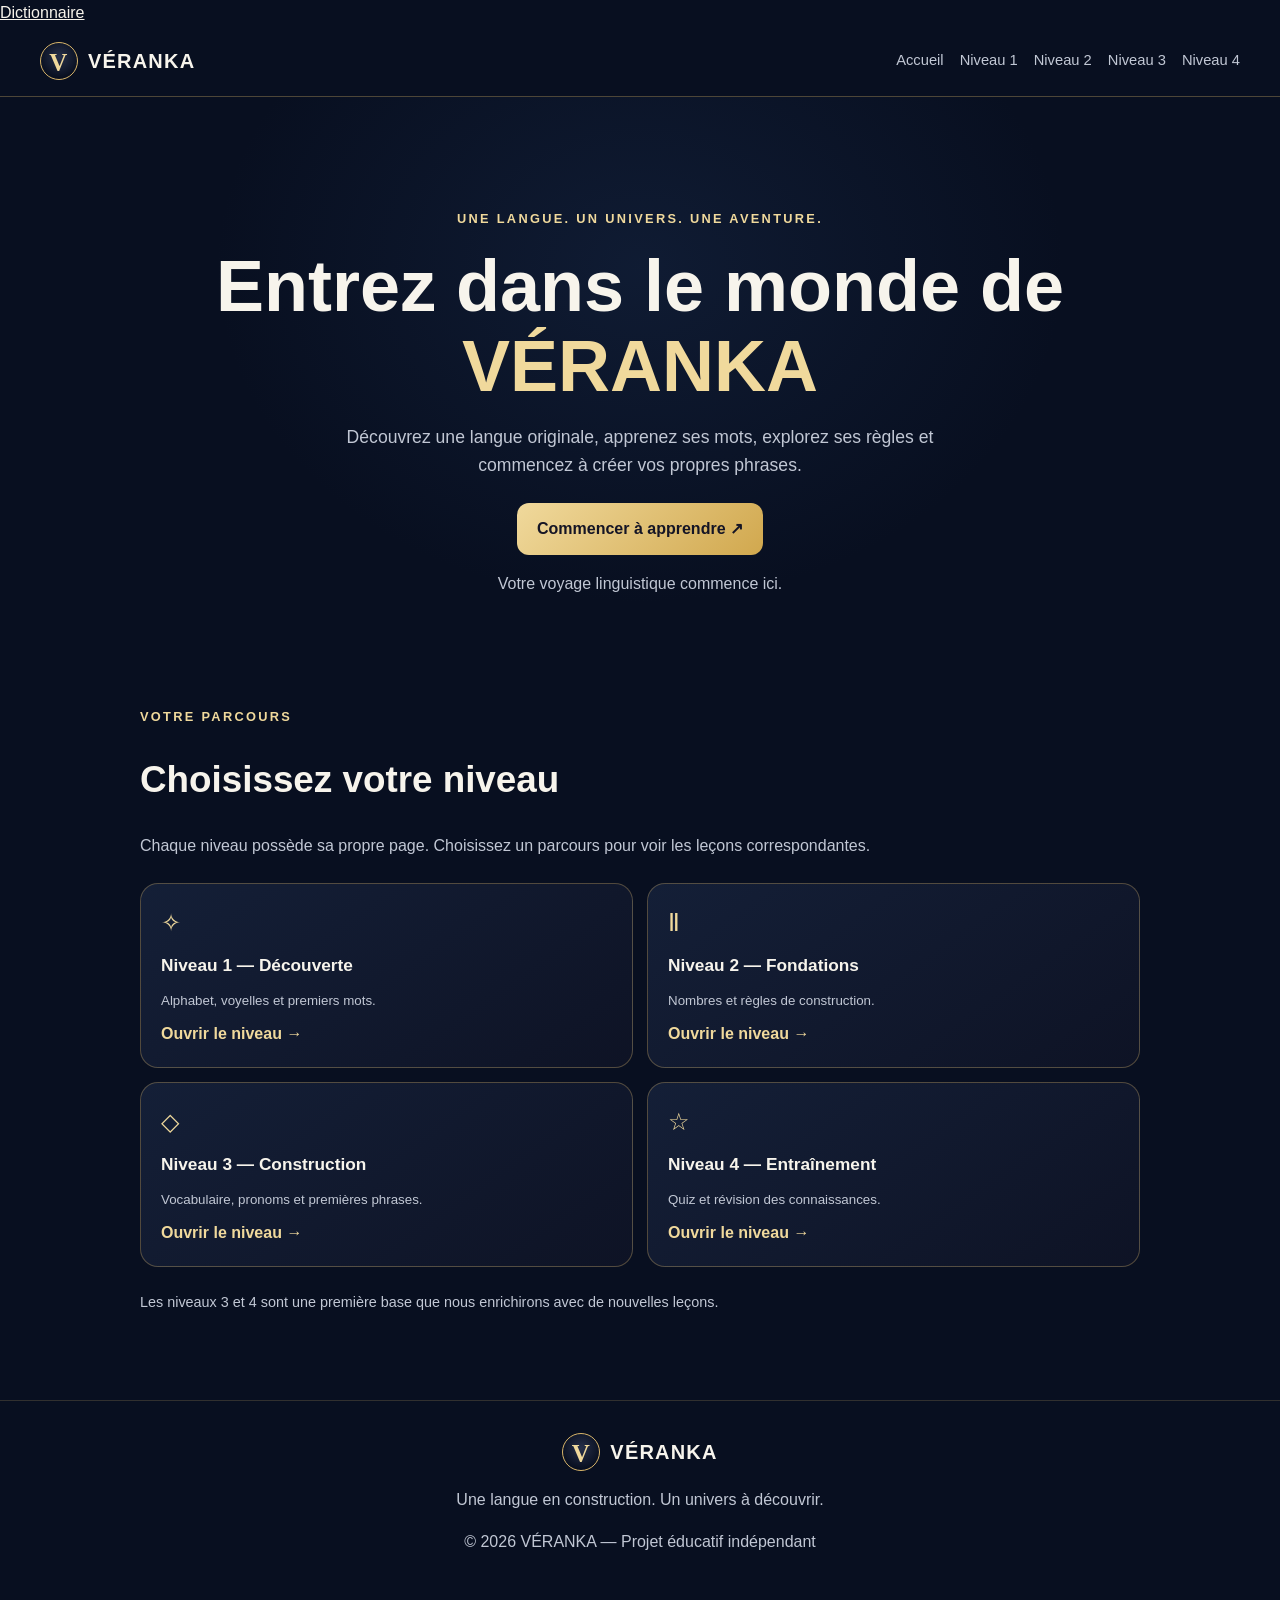
==== commit 0eb32f73: "Update index.html" ====
--- a/index.html
+++ b/index.html
@@ -6,6 +6,7 @@
 <meta name="theme-color" content="#080f20">
 <meta name="description" content="Apprends la langue VÉRANKA étape par étape.">
 <title>Accueil — VÉRANKA</title>
+  <a href="dictionnaire.html">Dictionnaire</a>
 <style>
 :root{--night:#080f20;--panel:#101a30;--gold:#d8b56a;--gold-light:#f0d99c;--text:#f7f4ec;--muted:#c1c7d4}
 *{box-sizing:border-box}html{scroll-behavior:smooth}body{margin:0;background:var(--night);color:var(--text);font-family:Arial,Helvetica,sans-serif;line-height:1.6}
@@ -61,4 +62,4 @@
 <footer><a class="logo" href="index.html"><span class="brand-emblem" aria-hidden="true">V</span><span>VÉRANKA</span></a><p>Une langue en construction. Un univers à découvrir.</p><p>© 2026 VÉRANKA — Projet éducatif indépendant</p></footer>
 
 </body>
-</html>+</html>
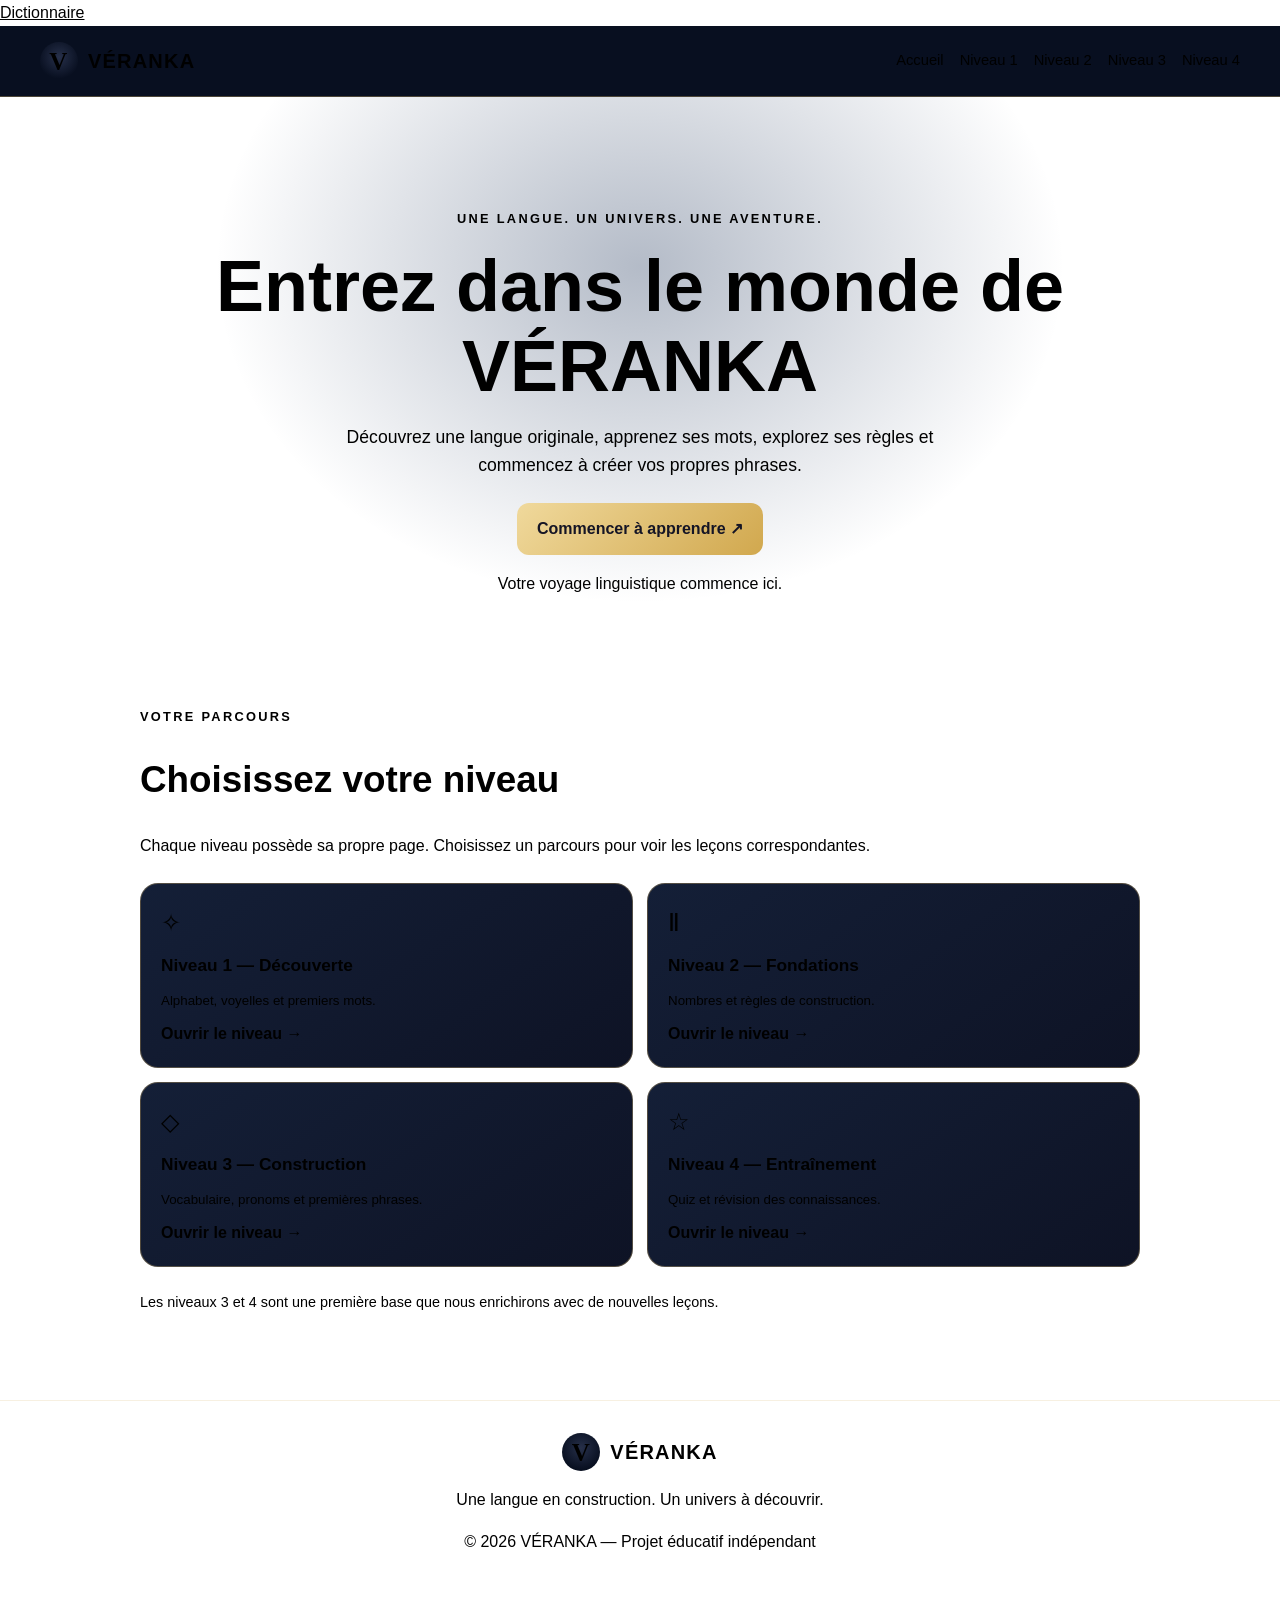
==== commit 3982f92b: "Update index.html" ====
--- a/index.html
+++ b/index.html
@@ -8,6 +8,7 @@
 <title>Accueil — VÉRANKA</title>
   <a href="dictionnaire.html">Dictionnaire</a>
 <style>
+  <a href="alphabet-prononciation.html">Alphabet et prononciation</a>
 :root{--night:#080f20;--panel:#101a30;--gold:#d8b56a;--gold-light:#f0d99c;--text:#f7f4ec;--muted:#c1c7d4}
 *{box-sizing:border-box}html{scroll-behavior:smooth}body{margin:0;background:var(--night);color:var(--text);font-family:Arial,Helvetica,sans-serif;line-height:1.6}
 a{color:inherit}.topbar{display:flex;align-items:center;justify-content:space-between;gap:16px;padding:16px clamp(16px,4vw,40px);background:#080f20;border-bottom:1px solid #d8b56a55;position:sticky;top:0;z-index:10}
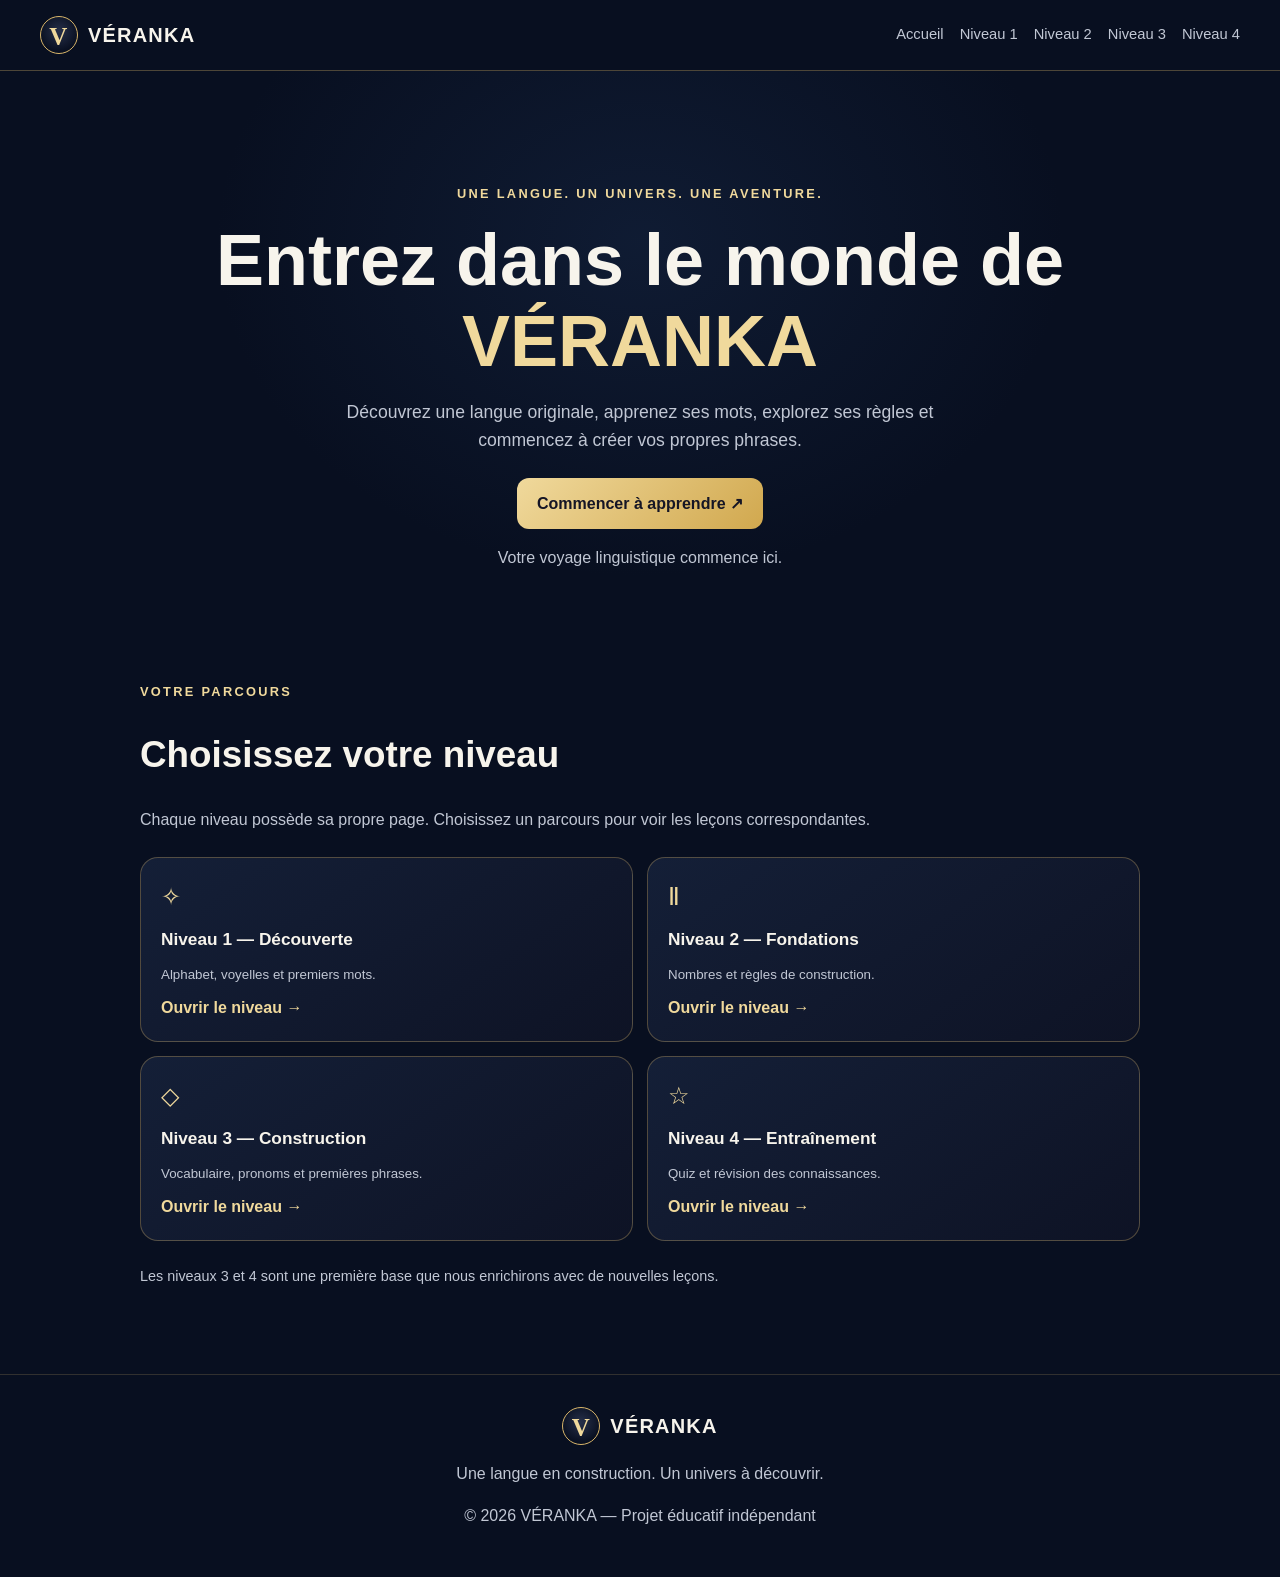
==== commit 3d52f822: "Update index.html" ====
--- a/index.html
+++ b/index.html
@@ -6,9 +6,7 @@
 <meta name="theme-color" content="#080f20">
 <meta name="description" content="Apprends la langue VÉRANKA étape par étape.">
 <title>Accueil — VÉRANKA</title>
-  <a href="dictionnaire.html">Dictionnaire</a>
 <style>
-  <a href="alphabet-prononciation.html">Alphabet et prononciation</a>
 :root{--night:#080f20;--panel:#101a30;--gold:#d8b56a;--gold-light:#f0d99c;--text:#f7f4ec;--muted:#c1c7d4}
 *{box-sizing:border-box}html{scroll-behavior:smooth}body{margin:0;background:var(--night);color:var(--text);font-family:Arial,Helvetica,sans-serif;line-height:1.6}
 a{color:inherit}.topbar{display:flex;align-items:center;justify-content:space-between;gap:16px;padding:16px clamp(16px,4vw,40px);background:#080f20;border-bottom:1px solid #d8b56a55;position:sticky;top:0;z-index:10}
@@ -31,6 +29,8 @@
 footer{text-align:center;padding:32px 16px;margin-top:40px;border-top:1px solid #d8b56a33;color:var(--muted)}footer .logo{justify-content:center;color:var(--text)}
 .back-link{display:inline-block;margin:22px 0;color:var(--gold-light);text-decoration:none}
 @media(max-width:600px){.topbar{align-items:flex-start;flex-direction:column}.level-grid{grid-template-columns:1fr}.level-card{min-height:0}.converter-row{flex-direction:column}.action{width:100%}nav{gap:12px}}
+<a href="dictionnaire.html">Dictionnaire</a>
+<a href="alphabet-prononciation.html">Alphabet et prononciation</a>
 </style>
 </head>
 <body>
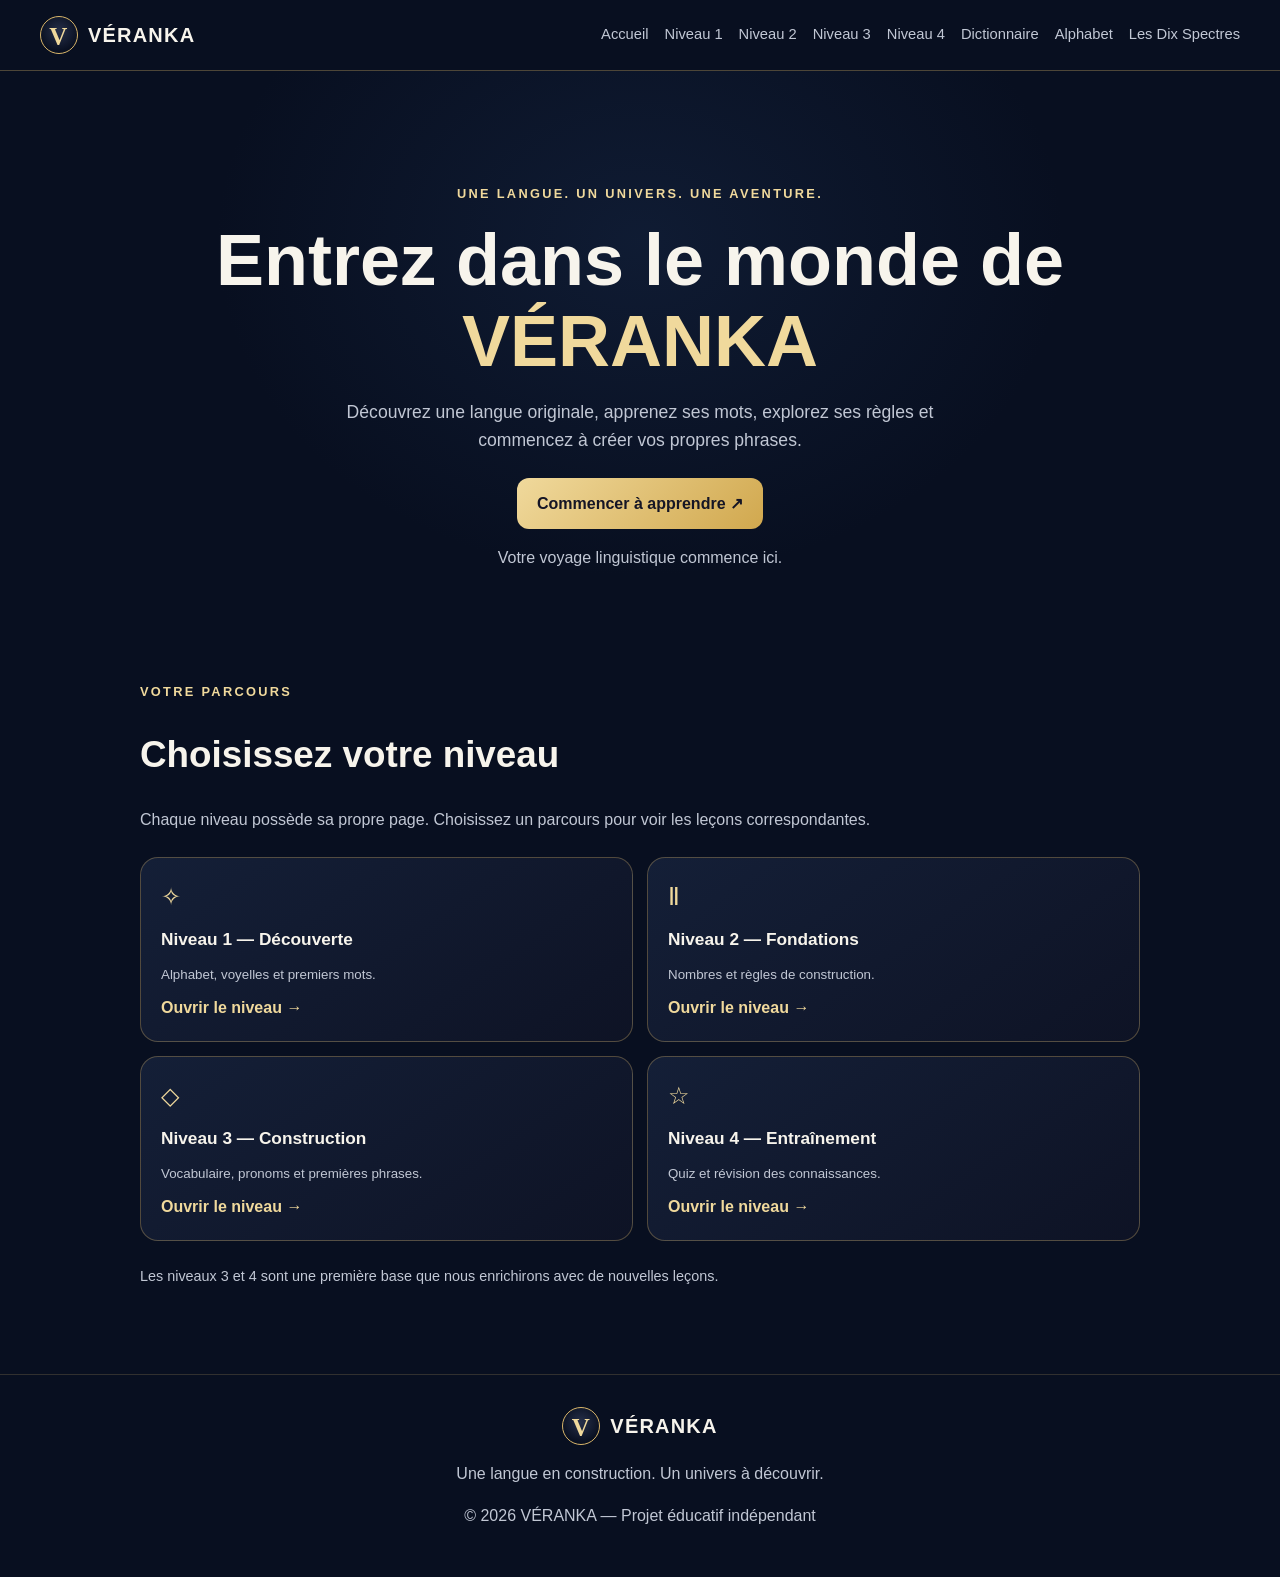
==== commit b3ba689c: "Update index.html" ====
--- a/index.html
+++ b/index.html
@@ -29,14 +29,21 @@
 footer{text-align:center;padding:32px 16px;margin-top:40px;border-top:1px solid #d8b56a33;color:var(--muted)}footer .logo{justify-content:center;color:var(--text)}
 .back-link{display:inline-block;margin:22px 0;color:var(--gold-light);text-decoration:none}
 @media(max-width:600px){.topbar{align-items:flex-start;flex-direction:column}.level-grid{grid-template-columns:1fr}.level-card{min-height:0}.converter-row{flex-direction:column}.action{width:100%}nav{gap:12px}}
-<a href="dictionnaire.html">Dictionnaire</a>
-<a href="alphabet-prononciation.html">Alphabet et prononciation</a>
 </style>
 </head>
 <body>
 <header class="topbar">
 <a class="logo" href="index.html"><span class="brand-emblem" aria-hidden="true">V</span><span>VÉRANKA</span></a>
-<nav aria-label="Navigation principale"><a href="index.html">Accueil</a><a href="niveau-1.html">Niveau 1</a><a href="niveau-2.html">Niveau 2</a><a href="niveau-3.html">Niveau 3</a><a href="niveau-4.html">Niveau 4</a></nav>
+<nav aria-label="Navigation principale">
+  <a href="index.html">Accueil</a>
+  <a href="niveau-1.html">Niveau 1</a>
+  <a href="niveau-2.html">Niveau 2</a>
+  <a href="niveau-3.html">Niveau 3</a>
+  <a href="niveau-4.html">Niveau 4</a>
+  <a href="dictionnaire.html">Dictionnaire</a>
+  <a href="alphabet-prononciation.html">Alphabet</a>
+  <a href="spectres.html">Les Dix Spectres</a>
+</nav>
 </header>
 <main>
 
